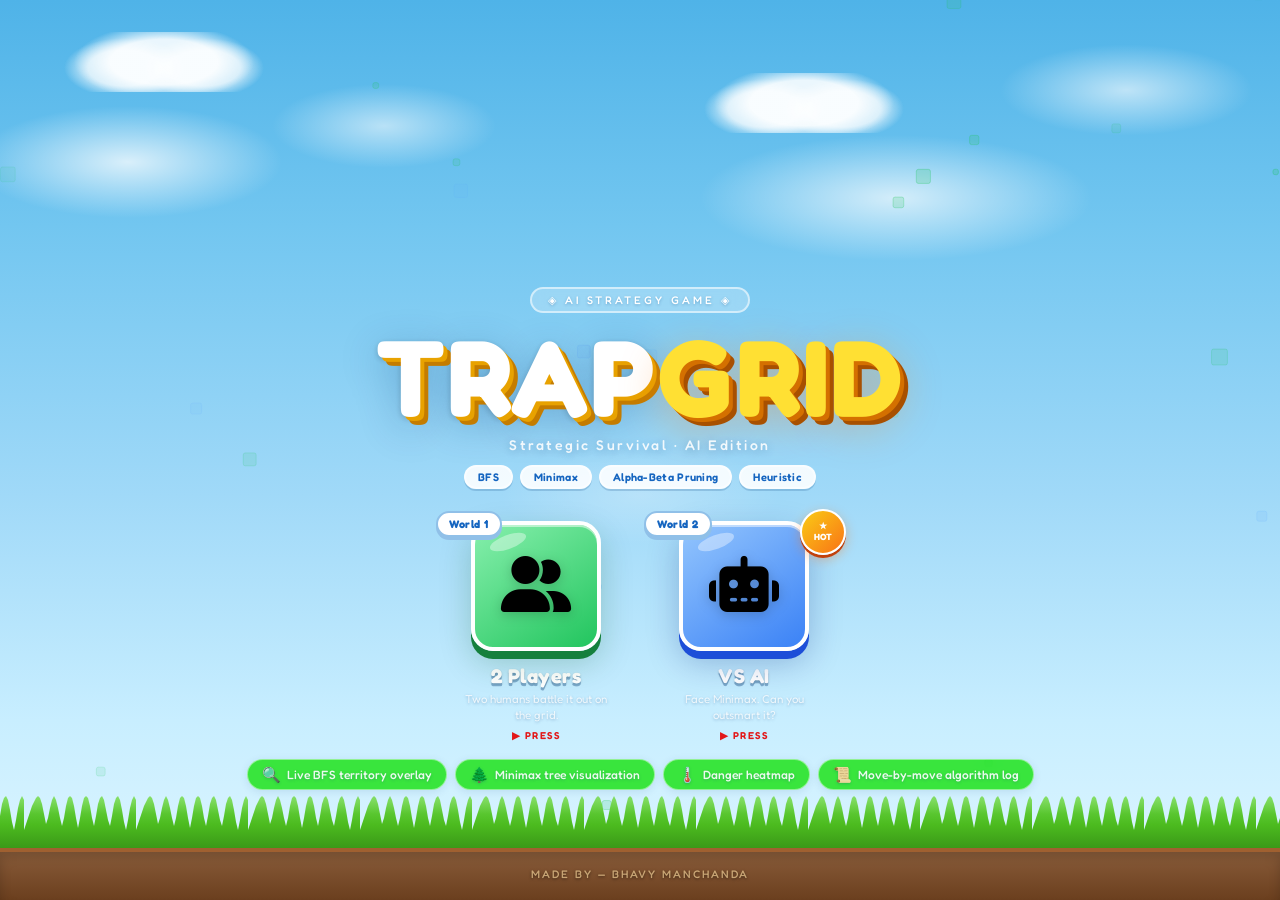
==== index.html @ 153e4432 "Completed" ====
<!DOCTYPE html>
<html lang="en">
<head>
  <meta charset="UTF-8"/>
  <meta name="viewport" content="width=device-width, initial-scale=1.0"/>
  <title>Trap Grid: Strategic Survival — AI Edition</title>

  <link rel="stylesheet" href="css/style.css"/>
  <link rel="stylesheet" href="css/additions.css"/>

  <link rel="preconnect" href="https://fonts.googleapis.com"/>
  <link href="https://fonts.googleapis.com/css2?family=Orbitron:wght@400;700;900&family=JetBrains+Mono:wght@300;400;600&display=swap" rel="stylesheet"/>
  <link href="https://fonts.googleapis.com/css2?family=Fredoka:wght@500;700&display=swap" rel="stylesheet">
  <link href="https://fonts.googleapis.com/css2?family=Bitcount+Grid+Double+Ink:wght@600;700&display=swap" rel="stylesheet">

  <link rel="stylesheet" href="https://cdnjs.cloudflare.com/ajax/libs/font-awesome/6.5.2/css/all.min.css">
</head>

<body>

<div id="transition-overlay" class="transition-overlay">
  <div class="transition-curtain left"></div>
  <div class="transition-curtain right"></div>

  <div class="world-badge">
    <div class="wb-icon"><i class="fa-solid fa-globe"></i></div>
    <div class="wb-label">WORLD</div>
    <div class="wb-sub">MODE</div>
  </div>
</div>


<div id="screen-menu" class="screen active">

  <div class="cloud-layer"></div>
  <canvas id="menu-particles" class="menu-particles"></canvas>
<div class="soil-credit"><span>Made by — Bhavy Manchanda</span></div>
  <div class="menu-container">

    <div class="logo-wrap">
      <div class="logo-badge">◈ AI STRATEGY GAME ◈</div>
      <h1 class="logo-title">TRAP<span class="logo-accent">GRID</span></h1>
      <p class="logo-sub">Strategic Survival · AI Edition</p>

      <div class="logo-algo-tags">
        <span class="atag">BFS</span>
        <span class="atag">Minimax</span>
        <span class="atag">Alpha-Beta Pruning</span>
        <span class="atag">Heuristic</span>
      </div>
    </div>

    <div class="mode-cards">

      <button class="mode-card" id="btn-pvp">
        <div class="mode-card-tile">
          <div class="mode-card-icon"><i class="fa-solid fa-user-group"></i></div>
        </div>
        <div class="mode-pill">World 1</div>
        <div class="mode-label">2 Players</div>
        <div class="mode-desc">Two humans battle it out on the grid.</div>
        <span class="press-prompt">▶ PRESS</span>
      </button>

      <button class="mode-card featured" id="btn-pvai">
        <div class="mode-featured-tag">★ HOT</div>
        <div class="mode-card-tile">
          <div class="mode-card-icon"><i class="fa-solid fa-robot"></i></div>
        </div>
        <div class="mode-pill">World 2</div>
        <div class="mode-label">VS AI</div>
        <div class="mode-desc">Face Minimax. Can you outsmart it?</div>
        <span class="press-prompt">▶ PRESS</span>
      </button>

    </div>


    <div class="menu-features">
      <div class="feat"><span class="feat-icon">🔍</span><span>Live BFS territory overlay</span></div>
      <div class="feat"><span class="feat-icon">🌲</span><span>Minimax tree visualization</span></div>
      <div class="feat"><span class="feat-icon">🌡️</span><span>Danger heatmap</span></div>
      <div class="feat"><span class="feat-icon">📜</span><span>Move-by-move algorithm log</span></div>
    </div>

  </div>
</div>



<div id="screen-game" class="screen">
  <div class="game-root">

<header class="top-bar">

  <div class="top-left">
    <button class="tb-btn" id="btn-back"><i class="fa-solid fa-arrow-left"></i> Menu</button>
    <button class="tb-btn" id="btn-restart"><i class="fa-solid fa-rotate-right"></i> Restart</button>
    <div class="turn-counter" id="turn-counter">Turn 0</div>
  </div>

  <div class="top-title">TRAP<span>GRID</span> <em>AI Edition</em></div>

  <div class="top-right">
    <button class="tb-btn toggle-btn debug-tool" id="btn-heatmap" title="Toggle Danger Heatmap">
      <i class="fa-solid fa-temperature-high"></i> Heatmap
    </button>

    <button class="tb-btn toggle-btn debug-tool" id="btn-bfs-vis" title="Toggle BFS Territory">
      <i class="fa-solid fa-magnifying-glass-chart"></i> BFS Zone
    </button>

    <button class="tb-btn toggle-btn debug-tool active" id="btn-algo-panel" title="Toggle Algorithm Panel">
      <i class="fa-solid fa-chart-line"></i> AI Panel
    </button>
  </div>

</header>



<div id="ai-progress-bar" class="ai-progress-bar" style="display:none">
  <div id="ai-progress-fill" class="ai-progress-fill"></div>
</div>



<div class="game-content">

<aside class="left-panel">

<div class="player-card" id="card-p1">
<div class="pc-header p1-header">

<div class="pc-avatar p1-av">P1</div>

<div class="pc-info">
<div class="pc-name">Player 1</div>
<div class="pc-sub">Green · Starts (0,0)</div>
</div>

<div class="pc-turn-badge p1-badge" id="badge-p1">ACTIVE</div>

</div>


<div class="pc-stats">

<div class="stat-chip">
<span class="sc-label">Moves</span>
<span class="sc-val" id="p1-moves">0</span>
</div>

<div class="stat-chip debug-only">
<span class="sc-label">Territory</span>
<span class="sc-val p1-color" id="p1-territory">-</span>
</div>

<div class="stat-chip debug-only">
<span class="sc-label">Immediate</span>
<span class="sc-val" id="p1-imm">-</span>
</div>

</div>


<div class="mob-row debug-only">

<span class="mob-label">BFS Mobility</span>

<div class="mob-track">
<div class="mob-bar p1-bar" id="p1-mob-bar"></div>
</div>

<span class="mob-pct" id="p1-mob-pct">-</span>

</div>

</div>



<div class="player-card" id="card-p2">

<div class="pc-header p2-header">

<div class="pc-avatar p2-av" id="av-p2">P2</div>

<div class="pc-info">
<div class="pc-name" id="p2-name">Player 2</div>
<div class="pc-sub">Blue · Starts (6,6)</div>
</div>

<div class="pc-turn-badge p2-badge" id="badge-p2">ACTIVE</div>

</div>



<div class="pc-stats">

<div class="stat-chip">
<span class="sc-label">Moves</span>
<span class="sc-val" id="p2-moves">0</span>
</div>

<div class="stat-chip debug-only">
<span class="sc-label">Territory</span>
<span class="sc-val p2-color" id="p2-territory">-</span>
</div>

<div class="stat-chip debug-only">
<span class="sc-label">Immediate</span>
<span class="sc-val" id="p2-imm">-</span>
</div>

</div>


<div class="mob-row debug-only">

<span class="mob-label">BFS Mobility</span>

<div class="mob-track">
<div class="mob-bar p2-bar" id="p2-mob-bar"></div>
</div>

<span class="mob-pct" id="p2-mob-pct">-</span>

</div>

</div>



<div class="score-breakdown debug-only" id="score-breakdown">

<div class="sb-title"><i class="fa-solid fa-scale-balanced"></i> Heuristic Score</div>

<div class="sb-formula">
score = territory(AI) − territory(P1) + dist×0.5
</div>

<div class="sb-rows">

<div class="sb-row">
<span>AI Territory</span>
<span class="p2-color" id="sb-ai-terr">-</span>
</div>

<div class="sb-row">
<span>P1 Territory</span>
<span class="p1-color" id="sb-p1-terr">-</span>
</div>

<div class="sb-row">
<span>Distance Bonus</span>
<span id="sb-dist">-</span>
</div>

<div class="sb-row total">
<span>Final Score</span>
<span id="sb-score">-</span>
</div>

</div>

</div>



<div class="move-history">

<div class="mh-title">
<i class="fa-solid fa-clock-rotate-left"></i>
Move History
</div>

<div class="mh-list" id="move-history-list">
<div class="mh-empty">No moves yet</div>
</div>

</div>

</aside>



<main class="center-area">

<div class="board-container">

<div class="coord-row" id="coord-cols"></div>

<div class="board-with-rows">

<div class="coord-col" id="coord-rows"></div>

<div class="board-wrap">

<div id="board" class="board"></div>

<canvas id="overlay-canvas" class="overlay-canvas"></canvas>

<div id="ai-thinking" class="ai-thinking-overlay">

<div class="ai-think-inner">

<div class="ai-spinner-ring"></div>

<div class="ai-think-text">
<div class="ai-think-title">AI Computing</div>
<div class="ai-think-sub" id="ai-think-detail">Running Minimax depth-3…</div>
</div>

</div>

</div>

</div>

</div>



<div class="status-bar">

<div class="status-dot" id="status-dot"></div>

<div class="status-msg" id="status-msg">
Select a highlighted cell to move
</div>

</div>

</div>

</main>



<aside class="right-panel hidden-panel" id="algo-panel">

<div class="algo-section">

<div class="as-title">
<i class="fa-solid fa-tree"></i>
Minimax Search Tree
<span class="as-badge">depth 3</span>
</div>

<div class="as-desc">
Each node shows the evaluated score. AI picks the branch maximizing its score.
</div>

<div class="minimax-tree" id="minimax-tree">
<div class="tree-placeholder">Tree appears after AI move</div>
</div>

</div>



<div class="algo-section">

<div class="as-title">
<i class="fa-solid fa-scissors"></i>
Alpha-Beta Pruning
</div>

<div class="as-desc">
Branches pruned when α ≥ β — no need to explore further.
</div>

<div class="ab-stats">

<div class="ab-stat">
<span>Nodes Visited</span>
<span class="ab-val" id="ab-nodes">-</span>
</div>

<div class="ab-stat">
<span>Pruned</span>
<span class="ab-val pruned-color" id="ab-pruned">-</span>
</div>

<div class="ab-stat">
<span>Efficiency</span>
<span class="ab-val good-color" id="ab-eff">-</span>
</div>

</div>

<div class="ab-log" id="ab-log">
<div class="log-empty">Pruning log appears after AI move</div>
</div>

</div>



<div class="algo-section">

<div class="as-title">
<i class="fa-solid fa-magnifying-glass"></i>
BFS Analysis
</div>

<div class="as-desc">
Breadth-First Search counts reachable cells — the player's "breathing room".
</div>

<div class="bfs-visual" id="bfs-visual">

<div class="bfs-queue-label">BFS Queue (last expansion)</div>

<div class="bfs-queue" id="bfs-queue-display"></div>

<div class="bfs-steps" id="bfs-steps"></div>

</div>

</div>



<div class="algo-section flex-grow">

<div class="as-title">
<i class="fa-solid fa-satellite-dish"></i>
Algorithm Feed
</div>

<div class="algo-log" id="algo-log">
<div class="log-entry intro">
System ready. Make a move to begin analysis.
</div>
</div>

</div>

</aside>

</div>
</div>
</div>



<div id="win-popup" class="popup-overlay hidden">

<div class="popup-box">

<div class="popup-confetti" id="popup-confetti"></div>

<div class="popup-trophy" id="popup-trophy">
<i class="fa-solid fa-trophy"></i>
</div>

<div class="popup-winner" id="popup-winner">
Player 1 Wins!
</div>

<div class="popup-reason" id="popup-reason">
Opponent has no valid moves.
</div>



<div class="popup-stats-grid">

<div class="psg-item">
<div class="psg-label">P1 Moves</div>
<div class="psg-val" id="ps-p1m">-</div>
</div>

<div class="psg-item">
<div class="psg-label" id="ps-p2-label">P2 Moves</div>
<div class="psg-val" id="ps-p2m">-</div>
</div>

<div class="psg-item">
<div class="psg-label">Cells Blocked</div>
<div class="psg-val" id="ps-blocked">-</div>
</div>

<div class="psg-item">
<div class="psg-label">Total Turns</div>
<div class="psg-val" id="ps-turns">-</div>
</div>

</div>



<div class="popup-actions">

<button class="pop-btn primary" id="popup-restart">
<i class="fa-solid fa-play"></i> Play Again
</button>

<button class="pop-btn secondary" id="popup-menu">
<i class="fa-solid fa-house"></i> Main Menu
</button>

</div>

</div>

</div>



<script src="js/bfs.js"></script>
<script src="js/minimax.js"></script>
<script src="js/game.js"></script>
<script src="js/visualizer.js"></script>
<script src="js/ui.js"></script>
<script src="js/transition.js"></script>
<script src="js/main.js"></script>

</body>
</html>
---- css/style.css ----
@import url('https://fonts.googleapis.com/css2?family=Fredoka:wght@400;500;600;700&family=JetBrains+Mono:wght@300;400;600&display=swap');

:root {
  --sky-top:        #5bb8f5;
  --sky-mid:        #87ceeb;
  --sky-low:        #b8e4f7;
  --sky-ground:     #e0f4fd;

  --surf:           #ffffff;
  --surf2:          #f0f8ff;
  --surf3:          #dbeeff;
  --surf4:          #c8e6fa;

  --border:         #b8d9f0;
  --border2:        #90c0e8;
  --border3:        #6aaad8;

  --p1:             #2ecc40;
  --p1-dark:        #1a8a28;
  --p1-dim:         #d4f5d8;
  --p1-glow:        rgba(46,204,64,0.35);
  --p1-faint:       rgba(46,204,64,0.08);

  --p2:             #2196f3;
  --p2-dark:        #1565c0;
  --p2-dim:         #d0e8ff;
  --p2-glow:        rgba(33,150,243,0.35);
  --p2-faint:       rgba(33,150,243,0.08);

  --blocked:        #d8c8b0;
  --blocked-b:      #b8a890;

  --hl:             rgba(255,215,0,0.22);
  --hl-border:      #f4c400;

  --heat-lo:        rgba(46,204,64,0.12);
  --heat-hi:        rgba(255,80,50,0.55);

  --text:           #1a2e45;
  --text-dim:       #4a6a8a;
  --text-muted:     #8ab0cc;
  --text-light:     #ffffff;

  --accent:         #f4c400;
  --accent-dark:    #d4a800;
  --danger:         #ff4444;
  --success:        #2ecc40;
  --purple:         #9b59b6;
  --cyan:           #00bcd4;
  --orange:         #ff7c2a;
  --pink:           #ff6b9d;

  --radius:         10px;
  --radius-lg:      16px;
  --radius-xl:      22px;
  --radius-pill:    999px;

  --font-d:         'Fredoka', sans-serif;
  --font-m:         'JetBrains Mono', monospace;

  --panel-w:        268px;

  --shadow-card:    0 4px 0 #90c0e8, 0 8px 24px rgba(0,60,120,0.12);
  --shadow-board:   0 8px 0 #5a9fd4, 0 16px 48px rgba(0,60,120,0.18);
  --shadow-btn:     0 4px 0 var(--accent-dark);
  --shadow-popup:   0 24px 64px rgba(0,40,100,0.22);
}

*, *::before, *::after { box-sizing: border-box; margin: 0; padding: 0; }

html, body {
  width: 100%;
  height: 100%;
  overflow: hidden;
  font-family: var(--font-m);
  -webkit-font-smoothing: antialiased;
  color: var(--text);
}

body {
  background:
    radial-gradient(ellipse 220px 80px  at 10% 18%, rgba(255,255,255,0.75) 0%, transparent 70%),
    radial-gradient(ellipse 160px 60px  at 30% 14%, rgba(255,255,255,0.55) 0%, transparent 70%),
    radial-gradient(ellipse 280px 90px  at 70% 22%, rgba(255,255,255,0.70) 0%, transparent 70%),
    radial-gradient(ellipse 180px 65px  at 88% 10%, rgba(255,255,255,0.60) 0%, transparent 70%),
    radial-gradient(ellipse 200px 70px  at 50% 55%, rgba(255,255,255,0.25) 0%, transparent 70%),
    linear-gradient(180deg, #4fb3e8 0%, #72c6f0 25%, #a0d9f8 55%, #c8eeff 80%, #dff6ff 100%);
}

.screen { position: fixed; inset: 0; display: none; }
.screen.active { display: flex; }

#transition-overlay {
  position: fixed;
  inset: 0;
  z-index: 9999;
  pointer-events: none;
  display: none;
}

#transition-overlay .curtain-left,
#transition-overlay .curtain-right {
  position: absolute;
  top: 0;
  width: 55%;
  height: 100%;
  background: #0a0a0a;
}
#transition-overlay .curtain-left  { left: 0;   transform: translateX(-101%); }
#transition-overlay .curtain-right { right: 0;  transform: translateX(101%);  }

#transition-overlay .world-badge {
  position: absolute;
  inset: 0;
  display: flex;
  flex-direction: column;
  align-items: center;
  justify-content: center;
  gap: 12px;
  opacity: 0;
  z-index: 2;
}
#transition-overlay .world-badge .wb-icon {
  font-size: 72px;
  filter: drop-shadow(0 0 30px rgba(255,220,50,0.7));
}
#transition-overlay .world-badge .wb-label {
  font-family: var(--font-d);
  font-size: clamp(22px, 4vw, 36px);
  font-weight: 700;
  color: #fff;
  letter-spacing: 3px;
  text-shadow: 0 3px 0 #a05000, 0 6px 20px rgba(0,0,0,0.5);
}
#transition-overlay .world-badge .wb-sub {
  font-family: var(--font-d);
  font-size: 14px;
  color: rgba(255,255,255,0.7);
  letter-spacing: 2px;
}

#transition-overlay .world-badge::before {
  content: '';
  position: absolute;
  width: 180px;
  height: 180px;
  border-radius: 50%;
  border: 3px solid rgba(255,220,50,0.4);
  box-shadow: 0 0 40px rgba(255,220,50,0.3), inset 0 0 40px rgba(255,220,50,0.1);
  animation: none;
}

#transition-overlay.playing { display: block; pointer-events: all; }

@keyframes curtainIn {
  from { transform: translateX(-101%); }
  to   { transform: translateX(0); }
}
@keyframes curtainInRight {
  from { transform: translateX(101%); }
  to   { transform: translateX(0); }
}
@keyframes curtainOut {
  from { transform: translateX(0); }
  to   { transform: translateX(-101%); }
}
@keyframes curtainOutRight {
  from { transform: translateX(0); }
  to   { transform: translateX(101%); }
}
@keyframes badgePop {
  0%   { opacity: 0; transform: scale(0.4) rotate(-5deg); }
  60%  { opacity: 1; transform: scale(1.08) rotate(1deg); }
  100% { opacity: 1; transform: scale(1) rotate(0deg); }
}
@keyframes badgeFade {
  from { opacity: 1; }
  to   { opacity: 0; }
}
@keyframes ringPulse {
  0%,100% { transform: scale(1);    opacity: 0.5; }
  50%      { transform: scale(1.15); opacity: 0.9; }
}

#transition-overlay.playing .curtain-left {
  animation: curtainIn 0.38s cubic-bezier(.77,0,.18,1) forwards;
}
#transition-overlay.playing .curtain-right {
  animation: curtainInRight 0.38s cubic-bezier(.77,0,.18,1) forwards;
}
#transition-overlay.playing.show-badge .world-badge {
  animation: badgePop 0.45s cubic-bezier(.34,1.56,.64,1) 0.35s forwards;
}
#transition-overlay.playing.show-badge .world-badge::before {
  animation: ringPulse 1.1s ease-in-out 0.8s infinite;
}
#transition-overlay.playing.exit .curtain-left {
  animation: curtainOut 0.4s cubic-bezier(.77,0,.18,1) forwards;
}
#transition-overlay.playing.exit .curtain-right {
  animation: curtainOutRight 0.4s cubic-bezier(.77,0,.18,1) forwards;
}
#transition-overlay.playing.exit .world-badge {
  animation: badgeFade 0.2s ease forwards;
}

#screen-menu {
  flex-direction: column;
  align-items: center;
  justify-content: flex-end;
  overflow: hidden;
  padding-bottom: 0;
}

.menu-particles {
  position: absolute;
  inset: 0;
  pointer-events: none;
  z-index: 0;
}

#screen-menu .cloud-layer {
  position: absolute;
  top: 0; left: 0; right: 0;
  height: 45%;
  pointer-events: none;
  z-index: 0;
  overflow: hidden;
}
.cloud-layer::before,
.cloud-layer::after {
  content: '';
  position: absolute;
  top: 12%;
  height: 60px;
  background:
    radial-gradient(ellipse 90px 38px at 50% 50%, rgba(255,255,255,0.88) 60%, transparent 100%),
    radial-gradient(ellipse 60px 30px at 30% 60%, rgba(255,255,255,0.7) 60%, transparent 100%),
    radial-gradient(ellipse 60px 30px at 70% 60%, rgba(255,255,255,0.7) 60%, transparent 100%);
  width: 200px;
  animation: cloudDrift 22s linear infinite;
}
.cloud-layer::before { left: 5%;  animation-duration: 28s; top: 8%; }
.cloud-layer::after  { left: 55%; animation-duration: 20s; top: 18%; animation-delay: -10s; }

@keyframes cloudDrift {
  from { transform: translateX(0); }
  to   { transform: translateX(120vw); }
}


#screen-menu::after {
  content: '';
  position: absolute;
  bottom: 0; left: 0; right: 0;
  height: 52px;
  background: linear-gradient(180deg, #8B5E3C 0%, #6b3f1e 100%);
  box-shadow: inset 0 4px 0 #a06030, inset 0 8px 12px rgba(0,0,0,0.18);
  pointer-events: none;
  z-index: 1;
}

#screen-menu::before {
  content: '';
  position: absolute;
  bottom: 52px; left: 0; right: 0;
  height: 52px;
  pointer-events: none;
  z-index: 2;
  background:
    linear-gradient(180deg, rgba(255,255,255,0.18) 0%, transparent 35%),
    linear-gradient(180deg, #6ed94a 0%, #4cbb1f 55%, #3a9918 100%);
  -webkit-mask-image: url("data:image/svg+xml,%3Csvg xmlns='http://www.w3.org/2000/svg' width='112' height='52' viewBox='0 0 112 52' preserveAspectRatio='none'%3E%3Cpolygon points='0,52 0,34 4,22 8,10 12,2 14,0 16,2 18,8 20,18 22,28 24,22 26,12 28,4 30,0 32,4 34,12 36,22 38,30 40,22 42,10 44,2 46,0 48,2 50,10 52,22 54,32 56,22 58,10 60,2 62,0 64,2 66,10 68,22 70,30 72,20 74,8 76,2 78,0 80,4 82,14 84,24 86,30 88,20 90,8 92,2 94,0 96,4 98,14 100,26 102,34 104,24 106,12 108,4 110,0 112,4 112,52' fill='white'/%3E%3C/svg%3E");
          mask-image: url("data:image/svg+xml,%3Csvg xmlns='http://www.w3.org/2000/svg' width='112' height='52' viewBox='0 0 112 52' preserveAspectRatio='none'%3E%3Cpolygon points='0,52 0,34 4,22 8,10 12,2 14,0 16,2 18,8 20,18 22,28 24,22 26,12 28,4 30,0 32,4 34,12 36,22 38,30 40,22 42,10 44,2 46,0 48,2 50,10 52,22 54,32 56,22 58,10 60,2 62,0 64,2 66,10 68,22 70,30 72,20 74,8 76,2 78,0 80,4 82,14 84,24 86,30 88,20 90,8 92,2 94,0 96,4 98,14 100,26 102,34 104,24 106,12 108,4 110,0 112,4 112,52' fill='white'/%3E%3C/svg%3E");
  -webkit-mask-size: 112px 52px;
          mask-size: 112px 52px;
  -webkit-mask-repeat: repeat-x;
          mask-repeat: repeat-x;
  -webkit-mask-position: bottom;
          mask-position: bottom;
}

.soil-credit {
  position: absolute;
  bottom: 0;
  left: 0;
  right: 0;
  height: 52px;
  display: flex;
  align-items: center;
  justify-content: center;
  z-index: 3;
  pointer-events: none;
}

.soil-credit span {
  font-family: var(--font-d);
  font-size: 11px;
  font-weight: 500;
  letter-spacing: 2px;
  color: rgba(255, 220, 160, 0.65);
  text-shadow: 0 1px 3px rgba(0, 0, 0, 0.5);
  text-transform: uppercase;
  user-select: none;
}


.menu-container {
  position: relative;
  z-index: 3;
  display: flex;
  flex-direction: column;
  align-items: center;
  width: 100%;
  max-width: 860px;
  padding: 0 20px;
  margin-bottom: 110px;
  gap: 0;
}

.logo-wrap {
  text-align: center;
  margin-bottom: 10px;
  animation: logoFloat 3.5s ease-in-out infinite;
}
@keyframes logoFloat {
  0%,100% { transform: translateY(0); }
  50%      { transform: translateY(-7px); }
}

.logo-badge {
  display: inline-block;
  font-family: var(--font-d);
  font-size: 11px;
  font-weight: 500;
  letter-spacing: 3px;
  color: var(--text-light);
  background: rgba(255,255,255,0.22);
  backdrop-filter: blur(8px);
  border: 2px solid rgba(255,255,255,0.55);
  padding: 4px 16px;
  border-radius: var(--radius-pill);
  margin-bottom: 12px;
  text-shadow: 0 1px 3px rgba(0,60,120,0.3);
}

.logo-title {
  font-family: var(--font-d);
  font-size: clamp(62px, 11vw, 108px);
  font-weight: 700;
  line-height: 0.95;
  color: #fff;
  text-shadow:
    4px 4px 0px #e8a200,
    8px 8px 0px #c47c00,
    0 10px 40px rgba(0,60,120,0.3),
    0 2px 6px rgba(0,0,0,0.2);
  letter-spacing: 2px;
}

.logo-accent {
  color: #ffe033;
  text-shadow:
    4px 4px 0px #d47000,
    8px 8px 0px #a85000,
    0 10px 40px rgba(255,120,0,0.35);
}

.logo-sub {
  font-family: var(--font-d);
  font-size: 14px;
  font-weight: 500;
  letter-spacing: 2.5px;
  color: rgba(255,255,255,0.88);
  margin-top: 8px;
  text-shadow: 0 2px 8px rgba(0,60,120,0.3);
}

.logo-algo-tags {
  display: flex;
  gap: 7px;
  flex-wrap: wrap;
  justify-content: center;
  margin-top: 12px;
}

.atag {
  font-family: var(--font-d);
  font-size: 11px;
  font-weight: 600;
  letter-spacing: 0.3px;
  padding: 3px 12px;
  border-radius: var(--radius-pill);
  background: rgba(255,255,255,0.88);
  border: 2px solid rgba(255,255,255,0.5);
  color: #1565c0;
  box-shadow: 0 2px 0 rgba(0,60,120,0.18);
  transition: transform .15s, box-shadow .15s;
}
.atag:hover {
  transform: translateY(-2px);
  box-shadow: 0 4px 0 rgba(0,60,120,0.18);
}

.mode-cards {
  display: flex;
  gap: 28px;
  flex-wrap: wrap;
  justify-content: center;
  margin-top: 22px;
  margin-bottom: 18px;
}

.mode-card {
  position: relative;
  width: 180px;
  cursor: pointer;
  display: flex;
  flex-direction: column;
  align-items: center;
  gap: 0;
  border: none;
  background: transparent;
  padding: 0;
  transition: transform .18s cubic-bezier(.34,1.56,.64,1);
  text-align: center;
}

.mode-card::before,
.mode-card::after { display: none; }

.mode-card:hover  { transform: translateY(-10px) scale(1.04); }
.mode-card:active { transform: translateY(-3px) scale(0.98); }

.mode-card-tile {
  width: 130px;
  height: 130px;
  border-radius: 22px;
  display: flex;
  align-items: center;
  justify-content: center;
  position: relative;
  overflow: hidden;
  background: linear-gradient(145deg, #fde68a, #fbbf24);
  border: 4px solid #fff;
  box-shadow:
    0 8px 0 #d97706,
    0 12px 32px rgba(0,60,120,0.22),
    inset 0 2px 0 rgba(255,255,255,0.5);
  transition: box-shadow .18s, transform .1s;
}

.mode-card:hover  .mode-card-tile { box-shadow: 0 12px 0 #d97706, 0 18px 40px rgba(0,60,120,0.28), inset 0 2px 0 rgba(255,255,255,0.5); }
.mode-card:active .mode-card-tile { box-shadow: 0 4px 0  #d97706, 0 6px 16px  rgba(0,60,120,0.2),  inset 0 2px 0 rgba(255,255,255,0.5); transform: translateY(4px); }

#btn-pvp .mode-card-tile {
  background: linear-gradient(145deg, #86efac, #22c55e);
  box-shadow: 0 8px 0 #15803d, 0 12px 32px rgba(0,80,20,0.22), inset 0 2px 0 rgba(255,255,255,0.5);
}
#btn-pvp:hover  .mode-card-tile { box-shadow: 0 12px 0 #15803d, 0 18px 40px rgba(0,80,20,0.28), inset 0 2px 0 rgba(255,255,255,0.5); }
#btn-pvp:active .mode-card-tile { box-shadow: 0 4px 0  #15803d, 0 6px 16px  rgba(0,80,20,0.2),  inset 0 2px 0 rgba(255,255,255,0.5); transform: translateY(4px); }

#btn-pvai .mode-card-tile {
  background: linear-gradient(145deg, #93c5fd, #3b82f6);
  box-shadow: 0 8px 0 #1d4ed8, 0 12px 32px rgba(0,30,120,0.25), inset 0 2px 0 rgba(255,255,255,0.5);
}
#btn-pvai:hover  .mode-card-tile { box-shadow: 0 12px 0 #1d4ed8, 0 18px 40px rgba(0,30,120,0.3), inset 0 2px 0 rgba(255,255,255,0.5); }
#btn-pvai:active .mode-card-tile { box-shadow: 0 4px 0  #1d4ed8, 0 6px 16px rgba(0,30,120,0.2),  inset 0 2px 0 rgba(255,255,255,0.5); transform: translateY(4px); }

.mode-card-tile::after {
  content: '';
  position: absolute;
  top: 10px; left: 14px;
  width: 38px; height: 14px;
  background: rgba(255,255,255,0.38);
  border-radius: 50%;
  transform: rotate(-20deg);
  pointer-events: none;
}

.mode-card-icon {
  font-size: 56px;
  filter: drop-shadow(0 3px 6px rgba(0,0,0,0.18));
  position: relative;
  z-index: 1;
}

.mode-pill {
  position: absolute;
  top: -10px; left: -10px;
  font-family: var(--font-d);
  font-size: 13px;
  font-weight: 700;
  letter-spacing: 0.5px;
  padding: 4px 11px;
  border-radius: var(--radius-pill);
  background: #fff;
  border: 2.5px solid var(--border2);
  color: #1565c0;
  box-shadow: 0 3px 0 var(--border2);
  z-index: 2;
  font-size: 11px;
}

.mode-featured-tag {
  position: absolute;
  top: -12px; right: -12px;
  font-family: var(--font-d);
  font-size: 9px;
  font-weight: 700;
  letter-spacing: 0.5px;
  padding: 5px 9px;
  background: linear-gradient(135deg, #facc15, #f97316);
  color: #fff;
  border-radius: 50%;
  width: 46px; height: 46px;
  display: flex; align-items: center; justify-content: center;
  text-align: center;
  line-height: 1.2;
  box-shadow: 0 3px 0 #c2410c, 0 4px 12px rgba(249,115,22,0.4);
  border: 2.5px solid #fff;
  animation: starSpin 6s linear infinite;
  z-index: 2;
}
@keyframes starSpin {
  0%,100% { transform: rotate(-8deg) scale(1); }
  50%      { transform: rotate(8deg)  scale(1.08); }
}

.mode-label {
  font-family: var(--font-d);
  font-size: 20px;
  font-weight: 700;
  color: #fff;
  text-shadow: 0 3px 0 rgba(0,60,120,0.35), 0 1px 3px rgba(0,0,0,0.2);
  margin-top: 14px;
  line-height: 1.1;
  letter-spacing: 0.5px;
}

.mode-desc {
  font-family: var(--font-d);
  font-size: 11.5px;
  color: rgba(255,255,255,0.78);
  line-height: 1.4;
  margin-top: 4px;
  text-shadow: 0 1px 3px rgba(0,60,120,0.3);
  max-width: 160px;
}

.mode-card .press-prompt {
  font-family: var(--font-d);
  font-size: 10px;
  font-weight: 600;
  color: rgba(229, 2, 2, 0.911);
  letter-spacing: 1.5px;
  margin-top: 6px;
  animation: pressPrompt 1.4s ease-in-out infinite;
}
@keyframes pressPrompt {
  0%,100% { opacity: 0.5; }
  50%      { opacity: 1; }
}

.menu-features {
  display: flex;
  flex-wrap: wrap;
  gap: 8px;
  justify-content: center;
}

.feat {
  display: flex;
  align-items: center;
  gap: 6px;
  font-family: var(--font-d);
  font-size: 12px;
  font-weight: 500;
  color: rgba(255,255,255,0.9);
  background: rgba(17, 226, 9, 0.79);
  backdrop-filter: blur(8px);
  border: 1.5px solid rgba(255,255,255,0.45);
  padding: 5px 14px;
  border-radius: var(--radius-pill);
  box-shadow: 0 2px 8px rgba(0,60,120,0.1);
  text-shadow: 0 1px 3px rgba(0,60,120,0.25);
  transition: transform .15s, background .15s;
}
.feat:hover {
  background: rgba(255,255,255,0.32);
  transform: translateY(-2px);
}
.feat-icon { font-size: 15px; }

#screen-game { flex-direction: column; }

.game-root {
  display: flex;
  flex-direction: column;
  height: 100vh;
  overflow: hidden;
}

.top-bar {
  display: flex;
  align-items: center;
  justify-content: space-between;
  padding: 8px 16px;
  background: rgba(255,255,255,0.82);
  backdrop-filter: blur(12px);
  border-bottom: 3px solid var(--border);
  flex-shrink: 0;
  box-shadow: 0 3px 16px rgba(0,60,120,0.1);
  z-index: 10;
}

.top-left,
.top-right { display: flex; gap: 7px; align-items: center; }

.tb-btn {
  font-family: var(--font-d);
  font-size: 12px;
  font-weight: 600;
  letter-spacing: 0.3px;
  padding: 6px 14px;
  border-radius: var(--radius-pill);
  background: var(--surf2);
  border: 2px solid var(--border2);
  color: var(--text-dim);
  cursor: pointer;
  transition: all .15s;
  box-shadow: 0 3px 0 var(--border2);
}
.tb-btn:hover  { border-color: var(--border3); color: var(--text); transform: translateY(-1px); box-shadow: 0 4px 0 var(--border2); }
.tb-btn:active { transform: translateY(1px); box-shadow: 0 1px 0 var(--border2); }
.tb-btn.active { background: linear-gradient(135deg, #fff3cd, #fffde7); border-color: var(--accent); color: #a05000; box-shadow: 0 3px 0 var(--accent-dark); }

.top-title {
  font-family: var(--font-d);
  font-size: 20px;
  font-weight: 700;
  color: var(--text);
  letter-spacing: 1.5px;
  text-shadow: 0 2px 4px rgba(0,60,120,0.1);
}
.top-title span { color: #1565c0; }
.top-title em {
  font-family: var(--font-m);
  font-weight: 300;
  font-style: normal;
  font-size: 11px;
  color: var(--text-muted);
  letter-spacing: 1px;
  margin-left: 6px;
}

.game-content { display: flex; flex: 1; overflow: hidden; }

.left-panel {
  width: var(--panel-w);
  flex-shrink: 0;
  background: rgba(255,255,255,0.78);
  backdrop-filter: blur(12px);
  border-right: 3px solid var(--border);
  display: flex;
  flex-direction: column;
  overflow-y: auto;
  box-shadow: 3px 0 20px rgba(0,60,120,0.07);
}

.player-card {
  padding: 14px;
  border-bottom: 2px solid var(--border);
  transition: background .2s;
  background: transparent;
}
.player-card.active-card {
  background: linear-gradient(135deg, rgba(255,255,255,0.95), rgba(240,248,255,0.9));
  box-shadow: inset 0 0 0 2px rgba(33,150,243,0.15);
}

.pc-header { display: flex; align-items: center; gap: 10px; margin-bottom: 10px; }

.pc-avatar {
  width: 38px; height: 38px;
  border-radius: 50%;
  display: flex; align-items: center; justify-content: center;
  font-family: var(--font-d); font-size: 12px; font-weight: 700;
  flex-shrink: 0;
  box-shadow: 0 3px 8px rgba(0,0,0,0.15);
}
.p1-av { background: linear-gradient(135deg, #4ade80, #16a34a); color: #fff; border: 2.5px solid #fff; }
.p2-av { background: linear-gradient(135deg, #60a5fa, #1d4ed8); color: #fff; border: 2.5px solid #fff; }

.pc-info { flex: 1; }
.pc-name { font-family: var(--font-d); font-size: 13px; font-weight: 700; color: var(--text); }
.pc-sub  { font-size: 10px; color: var(--text-muted); margin-top: 2px; }

.pc-turn-badge {
  font-family: var(--font-d); font-size: 8px; font-weight: 600;
  letter-spacing: 1.5px; padding: 3px 9px; border-radius: var(--radius-pill);
  opacity: 0; transition: opacity .3s;
}
.p1-badge { background: #d4f5d8; color: #166534; border: 1.5px solid #86efac; }
.p2-badge { background: #d0e8ff; color: #1e40af; border: 1.5px solid #93c5fd; }
.pc-turn-badge.visible { opacity: 1; }

.pc-stats { display: flex; gap: 6px; margin-bottom: 9px; }
.stat-chip {
  flex: 1; background: var(--surf2); border: 2px solid var(--border);
  border-radius: var(--radius); padding: 6px; text-align: center;
  box-shadow: 0 2px 0 var(--border);
}
.sc-label { display: block; font-size: 8px; color: var(--text-muted); font-family: var(--font-d); margin-bottom: 3px; letter-spacing: 0.5px; }
.sc-val   { font-family: var(--font-d); font-size: 15px; font-weight: 700; color: var(--text); }

.mob-row { display: flex; align-items: center; gap: 7px; }
.mob-label { font-size: 8.5px; color: var(--text-muted); white-space: nowrap; font-family: var(--font-d); }
.mob-track { flex: 1; height: 7px; background: var(--surf3); border-radius: var(--radius-pill); overflow: hidden; border: 1.5px solid var(--border); }
.mob-bar   { height: 100%; border-radius: var(--radius-pill); transition: width .55s cubic-bezier(.34,1.56,.64,1); width: 0%; }
.p1-bar { background: linear-gradient(90deg, #86efac, #22c55e); box-shadow: 0 0 6px rgba(34,197,94,0.4); }
.p2-bar { background: linear-gradient(90deg, #93c5fd, #3b82f6); box-shadow: 0 0 6px rgba(59,130,246,0.4); }
.mob-pct { font-size: 9px; color: var(--text-dim); min-width: 24px; text-align: right; font-family: var(--font-d); }

.score-breakdown { padding: 14px; border-bottom: 2px solid var(--border); background: rgba(255,255,255,0.5); }
.sb-title  { font-family: var(--font-d); font-size: 11px; font-weight: 700; letter-spacing: 0.5px; color: var(--text); margin-bottom: 6px; }
.sb-formula { font-size: 9px; color: #0e7490; background: #ecfeff; border: 1.5px solid #a5f3fc; border-radius: var(--radius); padding: 6px 9px; margin-bottom: 9px; line-height: 1.5; font-family: var(--font-m); }
.sb-rows { display: flex; flex-direction: column; gap: 4px; }
.sb-row {
  display: flex; justify-content: space-between;
  font-size: 10.5px; color: var(--text-dim); padding: 4px 8px;
  background: var(--surf2); border-radius: var(--radius); border: 1.5px solid var(--border);
}
.sb-row.total { background: linear-gradient(135deg, #fffde7, #fff9c4); border: 2px solid var(--accent); box-shadow: 0 2px 0 var(--accent-dark); }
.sb-row.total span:first-child { color: var(--text); font-weight: 700; }
.sb-row span:last-child { font-weight: 700; color: var(--text); }
.p1-color { color: var(--p1-dark) !important; }
.p2-color { color: var(--p2-dark) !important; }

.move-history { flex: 1; padding: 12px; display: flex; flex-direction: column; gap: 8px; min-height: 0; }
.mh-title { font-family: var(--font-d); font-size: 11px; font-weight: 700; letter-spacing: 0.5px; color: var(--text); flex-shrink: 0; }
.mh-list  { flex: 1; overflow-y: auto; display: flex; flex-direction: column; gap: 3px; }
.mh-empty { font-size: 10px; color: var(--text-muted); text-align: center; padding: 16px 0; font-family: var(--font-d); }

.mh-item {
  display: flex; align-items: center; gap: 7px;
  background: var(--surf2); border: 1.5px solid var(--border);
  border-radius: var(--radius); padding: 5px 9px;
  animation: slideIn .22s ease; transition: transform .1s;
}
.mh-item:hover { transform: translateX(2px); }
@keyframes slideIn {
  from { opacity: 0; transform: translateX(-8px); }
  to   { opacity: 1; transform: none; }
}
.mh-num   { font-size: 8.5px; color: var(--text-muted); min-width: 18px; font-family: var(--font-m); }
.mh-dot   { width: 8px; height: 8px; border-radius: 50%; flex-shrink: 0; box-shadow: 0 1px 4px rgba(0,0,0,0.2); }
.mh-dot.p1 { background: var(--p1); }
.mh-dot.p2 { background: var(--p2); }
.mh-text  { font-size: 10px; color: var(--text-dim); flex: 1; }
.mh-score { font-size: 9px; color: var(--text-muted); }

.center-area {
  flex: 1; display: flex; align-items: center; justify-content: center;
  padding: 14px; min-width: 0;
}
.board-container { display: flex; flex-direction: column; align-items: center; gap: 8px; }

.coord-row { display: flex; padding-left: 26px; }
.coord-label {
  font-family: var(--font-d);
  font-size: 13px;
  font-weight: 700;
  color: #ffffff;
  display: flex;
  align-items: center;
  justify-content: center;
  min-width: 18px;
  min-height: 18px;
  letter-spacing: 0.3px;
  text-shadow:
    0 1px 0 rgba(0,40,100,0.6),
    0 2px 5px rgba(0,40,100,0.45),
    1px 0 0 rgba(0,40,100,0.3),
    -1px 0 0 rgba(0,40,100,0.3);
}
.board-with-rows { display: flex; gap: 4px; }
.coord-col { display: flex; flex-direction: column; min-width: 20px; }

.board-wrap { position: relative; }
.board {
  display: grid;
  grid-template-columns: repeat(7, 1fr);
  grid-template-rows: repeat(7, 1fr);
  gap: 4px; padding: 10px;
  background: rgba(255,255,255,0.88);
  border: 3px solid rgba(255,255,255,0.9);
  border-radius: var(--radius-xl);
  box-shadow: var(--shadow-board);
  width: min(54vmin, 448px); height: min(54vmin, 448px);
  backdrop-filter: blur(8px);
}

.overlay-canvas { position: absolute; top: 10px; left: 10px; pointer-events: none; border-radius: var(--radius); }

.cell {
  border-radius: var(--radius); position: relative;
  background: linear-gradient(135deg, #f0f8ff, #e0efff);
  border: 2px solid var(--border);
  display: flex; align-items: center; justify-content: center;
  cursor: default; overflow: hidden;
  transition: background .15s, border-color .15s, transform .12s, box-shadow .15s;
  box-shadow: 0 2px 0 var(--border2);
}
.cell.empty { background: linear-gradient(135deg, #f4f8fc, #eaf4ff); }
.cell.highlight {
  background: linear-gradient(135deg, #fffde7, #fff9c4);
  border-color: var(--hl-border); border-width: 2.5px; cursor: pointer;
  animation: hlPulse 1.4s ease-in-out infinite;
  box-shadow: 0 3px 0 var(--accent-dark), 0 4px 12px rgba(244,196,0,0.25);
}
.cell.highlight:hover {
  background: linear-gradient(135deg, #fef08a, #fde047);
  transform: scale(1.08) translateY(-2px);
  box-shadow: 0 5px 0 var(--accent-dark), 0 8px 20px rgba(244,196,0,0.4); z-index: 2;
}
@keyframes hlPulse {
  0%,100% { box-shadow: 0 3px 0 var(--accent-dark), 0 4px 12px rgba(244,196,0,0.2); }
  50%      { box-shadow: 0 3px 0 var(--accent-dark), 0 6px 20px rgba(244,196,0,0.5); }
}
.cell.blocked {
  background: linear-gradient(135deg, #c8bfae, #b8ae9a);
  border-color: var(--blocked-b); border-width: 2px; cursor: not-allowed;
  box-shadow: inset 0 2px 4px rgba(0,0,0,0.12);
}
.cell.blocked::after { content: '✕'; font-size: 10px; color: rgba(80,60,40,0.5); }
.cell.p1 { background: linear-gradient(135deg, #bbf7d0, #86efac); border-color: var(--p1); border-width: 2.5px; box-shadow: 0 3px 0 var(--p1-dark), 0 4px 14px var(--p1-glow); }
.cell.p2 { background: linear-gradient(135deg, #bfdbfe, #93c5fd); border-color: var(--p2); border-width: 2.5px; box-shadow: 0 3px 0 var(--p2-dark), 0 4px 14px var(--p2-glow); }

.token {
  width: 70%; height: 70%; border-radius: 50%;
  display: flex; align-items: center; justify-content: center;
  font-family: var(--font-d); font-weight: 700; font-size: 11px;
  animation: tokenPop .25s cubic-bezier(.34,1.56,.64,1); position: relative;
}
@keyframes tokenPop {
  from { transform: scale(0) rotate(-10deg); }
  to   { transform: scale(1) rotate(0deg); }
}
.cell.p1 .token { background: linear-gradient(135deg, #22c55e, #16a34a); color: #fff; box-shadow: 0 3px 0 rgba(0,0,0,0.2), 0 0 0 2.5px rgba(255,255,255,0.6), 0 4px 10px rgba(34,197,94,0.4); }
.cell.p2 .token { background: linear-gradient(135deg, #3b82f6, #1d4ed8); color: #fff; box-shadow: 0 3px 0 rgba(0,0,0,0.2), 0 0 0 2.5px rgba(255,255,255,0.6), 0 4px 10px rgba(59,130,246,0.4); }

@keyframes blockFlash {
  0%   { background: rgba(239,68,68,0.45); border-color: #ef4444; box-shadow: 0 0 12px rgba(239,68,68,0.5); }
  100% { background: linear-gradient(135deg, #c8bfae, #b8ae9a); border-color: var(--blocked-b); box-shadow: none; }
}
.cell.just-blocked { animation: blockFlash .5s ease-out forwards; }

.cell.bfs-p1  { background: rgba(34,197,94,0.14);  border-color: rgba(34,197,94,0.35); }
.cell.bfs-p2  { background: rgba(33,150,243,0.14); border-color: rgba(33,150,243,0.35); }
.cell.bfs-both{ background: rgba(147,51,234,0.13);  border-color: rgba(147,51,234,0.3); }

.move-score-badge {
  position: absolute; top: 2px; right: 2px; font-size: 7px; font-family: var(--font-m);
  background: rgba(255,255,255,0.85); color: #a05000; padding: 1px 4px; border-radius: 4px;
  pointer-events: none; opacity: 0; transition: opacity .2s; font-weight: 600;
}
.cell.highlight:hover .move-score-badge { opacity: 1; }

.ai-thinking-overlay {
  position: absolute; inset: 0; background: rgba(255,255,255,0.82);
  border-radius: var(--radius-xl); display: none;
  align-items: center; justify-content: center; backdrop-filter: blur(6px); z-index: 10;
}
.ai-thinking-overlay.visible { display: flex; }
.ai-think-inner { display: flex; flex-direction: column; align-items: center; gap: 16px; }
.ai-spinner-ring { width: 48px; height: 48px; border: 4px solid var(--surf3); border-top-color: var(--p2); border-radius: 50%; animation: spin .7s linear infinite; box-shadow: 0 0 16px var(--p2-glow); }
@keyframes spin { to { transform: rotate(360deg); } }
.ai-think-text { text-align: center; }
.ai-think-title { font-family: var(--font-d); font-size: 15px; font-weight: 700; color: #1565c0; letter-spacing: 1.5px; }
.ai-think-sub   { font-size: 10px; color: var(--text-dim); margin-top: 5px; font-family: var(--font-m); }

.status-bar {
  display: flex; align-items: center; gap: 10px; padding: 8px 14px;
  background: rgba(255,255,255,0.82); backdrop-filter: blur(8px);
  border: 2px solid var(--border); border-radius: var(--radius-pill); width: 100%;
  box-shadow: 0 3px 0 var(--border2), 0 4px 12px rgba(0,60,120,0.08);
}
.status-dot { width: 9px; height: 9px; border-radius: 50%; background: var(--p1); animation: statusBlink 1.3s ease-in-out infinite; flex-shrink: 0; box-shadow: 0 0 6px currentColor; }
@keyframes statusBlink {
  0%,100% { opacity: 1; transform: scale(1); }
  50%      { opacity: .4; transform: scale(0.8); }
}
.status-msg { font-family: var(--font-d); font-size: 12px; font-weight: 500; color: var(--text-dim); }

.view-legend { display: flex; gap: 14px; flex-wrap: wrap; justify-content: center; }
.vl-item { display: flex; align-items: center; gap: 5px; font-size: 9.5px; color: rgba(255,255,255,0.88); font-family: var(--font-d); font-weight: 500; text-shadow: 0 1px 3px rgba(0,60,120,0.35); }
.vl-dot  { width: 11px; height: 11px; border-radius: 3px; box-shadow: 0 1px 4px rgba(0,0,0,0.2); }
.highlight-dot { background: var(--hl-border); }
.p1-bfs-dot    { background: rgba(34,197,94,0.65); }
.p2-bfs-dot    { background: rgba(33,150,243,0.65); }
.heat-dot      { background: rgba(239,68,68,0.7); }

.right-panel {
  width: var(--panel-w); flex-shrink: 0;
  background: rgba(255,255,255,0.78); backdrop-filter: blur(12px);
  border-left: 3px solid var(--border); display: flex; flex-direction: column;
  overflow-y: auto; overflow-x: hidden;
  transition: width .28s ease, opacity .28s ease;
  box-shadow: -3px 0 20px rgba(0,60,120,0.07);
}
.right-panel.hidden-panel { width: 0; opacity: 0; overflow: hidden; }

.algo-section { padding: 13px; border-bottom: 2px solid var(--border); display: flex; flex-direction: column; gap: 7px; }
.algo-section.flex-grow { flex: 1; min-height: 180px; }

.as-title { font-family: var(--font-d); font-size: 11px; font-weight: 700; letter-spacing: 0.3px; color: var(--text); display: flex; align-items: center; gap: 6px; }
.as-badge { font-family: var(--font-m); font-size: 8px; padding: 2px 7px; background: var(--p2-dim); color: var(--p2-dark); border-radius: var(--radius-pill); font-weight: 400; border: 1px solid var(--border2); }
.as-desc  { font-size: 9.5px; color: var(--text-dim); line-height: 1.55; }

.minimax-tree { background: var(--surf2); border: 2px solid var(--border); border-radius: var(--radius); padding: 8px; font-family: var(--font-m); font-size: 9px; max-height: 185px; overflow-y: auto; box-shadow: inset 0 2px 6px rgba(0,60,120,0.05); }
.tree-placeholder { color: var(--text-muted); text-align: center; padding: 10px 0; font-family: var(--font-d); font-size: 10px; }
.tree-node  { display: flex; align-items: center; gap: 4px; padding: 2px 0; cursor: default; }
.tree-indent { color: var(--text-muted); white-space: pre; }
.tree-type  { font-size: 8px; padding: 1px 6px; border-radius: var(--radius-pill); margin-right: 2px; font-family: var(--font-d); font-weight: 600; }
.tree-type.max { background: var(--p2-dim); color: var(--p2-dark); }
.tree-type.min { background: var(--p1-dim); color: var(--p1-dark); }
.tree-score       { color: #a05000; font-weight: 600; }
.tree-score.best  { color: var(--success); }
.tree-pruned      { color: var(--danger); font-style: italic; }
.tree-move        { color: var(--text-dim); font-size: 8px; }

.ab-stats { display: flex; gap: 5px; }
.ab-stat  { flex: 1; background: var(--surf2); border: 2px solid var(--border); border-radius: var(--radius); padding: 7px 5px; text-align: center; font-size: 8.5px; display: flex; flex-direction: column; gap: 3px; box-shadow: 0 2px 0 var(--border); }
.ab-stat span:first-child { color: var(--text-muted); font-family: var(--font-d); }
.ab-val         { font-family: var(--font-d); font-size: 14px; font-weight: 700; color: var(--text); }
.pruned-color   { color: var(--danger)  !important; }
.good-color     { color: var(--success) !important; }

.ab-log { background: var(--surf2); border: 2px solid var(--border); border-radius: var(--radius); padding: 7px; max-height: 92px; overflow-y: auto; font-family: var(--font-m); font-size: 9px; box-shadow: inset 0 2px 6px rgba(0,60,120,0.04); }
.ab-entry { padding: 2px 0; border-bottom: 1px solid var(--border); color: var(--text-dim); }
.ab-entry:last-child { border-bottom: none; }
.ab-entry .cut  { color: var(--danger); }
.ab-entry .keep { color: var(--success); }
.log-empty { color: var(--text-muted); text-align: center; padding: 7px; font-family: var(--font-d); font-size: 10px; }

.bfs-visual      { display: flex; flex-direction: column; gap: 6px; }
.bfs-queue-label { font-size: 8.5px; color: var(--text-muted); font-family: var(--font-d); }
.bfs-queue       { display: flex; flex-wrap: wrap; gap: 3px; max-height: 52px; overflow: hidden; }
.bfs-q-cell      { font-size: 8px; padding: 2px 6px; border-radius: var(--radius-pill); border: 1.5px solid var(--border2); color: var(--text-dim); background: var(--surf2); font-family: var(--font-m); animation: queuePop .15s ease; }
@keyframes queuePop {
  from { transform: scale(0.6); opacity: 0; }
  to   { transform: scale(1);   opacity: 1; }
}
.bfs-steps    { font-size: 9px; color: var(--text-dim); line-height: 1.6; }
.bfs-step-row { display: flex; align-items: baseline; gap: 5px; padding: 2.5px 0; border-bottom: 1px solid var(--border); }
.bfs-step-row:last-child { border: none; }
.bfs-step-n { font-size: 8px; color: var(--text-muted); min-width: 52px; font-family: var(--font-d); }
.bfs-step-v { color: #0e7490; font-family: var(--font-m); }

.algo-log   { flex: 1; overflow-y: auto; display: flex; flex-direction: column; gap: 3px; }
.log-entry  { font-size: 9.5px; line-height: 1.5; padding: 5px 8px; border-radius: var(--radius); background: var(--surf2); border-left: 3px solid var(--border2); animation: logIn .22s ease; font-family: var(--font-m); }
@keyframes logIn {
  from { opacity: 0; transform: translateY(5px); }
  to   { opacity: 1; transform: none; }
}
.log-entry.intro { color: var(--text-dim);  border-color: var(--border2); }
.log-entry.bfs   { color: #0e7490;           border-color: var(--cyan);   background: rgba(0,188,212,0.05); }
.log-entry.mm    { color: var(--purple);     border-color: var(--purple); background: rgba(155,89,182,0.05); }
.log-entry.move  { color: var(--p1-dark);    border-color: var(--p1);     background: var(--p1-faint); }
.log-entry.ai    { color: var(--p2-dark);    border-color: var(--p2);     background: var(--p2-faint); }
.log-entry.heur  { color: #9a3412;           border-color: var(--orange); background: rgba(255,124,42,0.05); }
.log-entry.warn  { color: #a05000;           border-color: var(--accent); background: rgba(244,196,0,0.07); }
.log-entry.win   { color: var(--p1-dark);    border-color: var(--success);background: rgba(34,197,94,0.08); }
.log-ts { color: var(--text-muted); margin-right: 5px; font-size: 8px; }

.popup-overlay { position: fixed; inset: 0; z-index: 999; background: rgba(0,30,80,0.55); backdrop-filter: blur(10px); display: flex; align-items: center; justify-content: center; }
.popup-overlay.hidden { display: none; }

.popup-box {
  position: relative; overflow: hidden;
  background: linear-gradient(160deg, #ffffff 0%, #f0f8ff 100%);
  border: 3px solid rgba(255,255,255,0.95);
  border-radius: var(--radius-xl); padding: 38px 46px;
  display: flex; flex-direction: column; align-items: center; gap: 16px;
  min-width: 360px;
  animation: popIn .42s cubic-bezier(.34,1.56,.64,1);
  box-shadow: 0 8px 0 #6aaad8, var(--shadow-popup);
}
.popup-box::before {
  content: ''; position: absolute; top: 0; left: 0; right: 0; height: 8px;
  background: linear-gradient(90deg, #22c55e, #60a5fa, #a78bfa, #f472b6);
  border-radius: var(--radius-xl) var(--radius-xl) 0 0;
}
@keyframes popIn {
  from { transform: scale(0.7) translateY(20px); opacity: 0; }
  to   { transform: scale(1)   translateY(0);    opacity: 1; }
}

.popup-confetti { position: absolute; inset: 0; pointer-events: none; overflow: hidden; }
.confetti-piece { position: absolute; width: 9px; height: 9px; border-radius: 3px; animation: confettiFall linear forwards; }
@keyframes confettiFall {
  0%   { transform: translateY(-20px) rotate(0deg);   opacity: 1; }
  100% { transform: translateY(420px) rotate(720deg); opacity: 0; }
}

.popup-trophy  { font-size: 56px; filter: drop-shadow(0 4px 8px rgba(0,60,120,0.2)); animation: trophyBounce 1s ease infinite alternate; }
@keyframes trophyBounce {
  from { transform: translateY(0)   rotate(-3deg); }
  to   { transform: translateY(-5px) rotate(3deg); }
}
.popup-winner { font-family: var(--font-d); font-size: 26px; font-weight: 700; color: var(--text); text-align: center; }
.popup-reason { font-family: var(--font-d); font-size: 12px; color: var(--text-muted); letter-spacing: 0.5px; }

.popup-stats-grid { display: grid; grid-template-columns: 1fr 1fr; gap: 9px; width: 100%; }
.psg-item  { background: var(--surf2); border: 2px solid var(--border); border-radius: var(--radius-lg); padding: 12px; text-align: center; box-shadow: 0 3px 0 var(--border2); }
.psg-label { font-family: var(--font-d); font-size: 10px; color: var(--text-muted); margin-bottom: 5px; font-weight: 600; letter-spacing: 0.3px; }
.psg-val   { font-family: var(--font-d); font-size: 22px; font-weight: 700; color: var(--text); }

.popup-actions { display: flex; gap: 11px; }
.pop-btn { font-family: var(--font-d); font-size: 13px; font-weight: 700; letter-spacing: 0.5px; padding: 11px 24px; border-radius: var(--radius-pill); cursor: pointer; transition: all .2s; border: 2.5px solid transparent; }
.pop-btn.primary   { background: linear-gradient(135deg, #22c55e, #16a34a); color: #fff; border-color: #16a34a; box-shadow: 0 5px 0 #166534, 0 6px 16px rgba(34,197,94,0.3); }
.pop-btn.primary:hover  { transform: translateY(-3px); box-shadow: 0 8px 0 #166534, 0 10px 24px rgba(34,197,94,0.35); }
.pop-btn.primary:active { transform: translateY(2px);  box-shadow: 0 2px 0 #166534; }
.pop-btn.secondary  { background: var(--surf2); color: var(--text-dim); border-color: var(--border2); box-shadow: 0 4px 0 var(--border2); }
.pop-btn.secondary:hover  { border-color: var(--border3); color: var(--text); transform: translateY(-2px); box-shadow: 0 6px 0 var(--border2); }
.pop-btn.secondary:active { transform: translateY(2px); box-shadow: 0 1px 0 var(--border2); }

::-webkit-scrollbar       { width: 5px; height: 5px; }
::-webkit-scrollbar-track { background: transparent; }
::-webkit-scrollbar-thumb { background: var(--border2); border-radius: var(--radius-pill); }
::-webkit-scrollbar-thumb:hover { background: var(--border3); }

@media (max-width: 1050px) {
  :root { --panel-w: 220px; }
}

@media (max-width: 900px) {
  :root { --panel-w: 190px; }
  .logo-algo-tags .atag:nth-child(n+3) { display: none; }
  .mode-card { width: 155px; }
  .mode-card-tile { width: 115px; height: 115px; }
  .mode-card-icon { font-size: 48px; }
  .mode-label { font-size: 18px; }
  .mode-desc  { font-size: 11px; }

  #screen-menu::before { height: 44px; bottom: 46px; }
  #screen-menu::after  { height: 46px; }
  .soil-credit         { height: 46px; }
  .menu-container      { margin-bottom: 100px; }
}

@media (max-width: 700px) {
  .left-panel, .right-panel { display: none; }
  .board { width: min(84vmin, 370px); height: min(84vmin, 370px); }
  .game-content { justify-content: center; }
  .top-title em { display: none; }
  .tb-btn { font-size: 11px; padding: 5px 11px; }

  .mode-cards { gap: 20px; }
  .mode-card  { width: 140px; }
  .mode-card-tile { width: 105px; height: 105px; }
  .mode-card-icon { font-size: 42px; }
  .logo-title { font-size: clamp(52px, 14vw, 80px); }
  .menu-container { margin-bottom: 92px; }

  #screen-menu::before {
    height: 38px; bottom: 40px;
    -webkit-mask-size: 84px 38px; mask-size: 84px 38px;
  }
  #screen-menu::after { height: 40px; }
  .soil-credit        { height: 40px; }
  .soil-credit span   { font-size: 10px; letter-spacing: 1.5px; }
}

@media (max-width: 480px) {
  .mode-cards { gap: 14px; }
  .mode-card  { width: 130px; }
  .mode-card-tile { width: 96px; height: 96px; }
  .mode-card-icon { font-size: 38px; }
  .menu-features .feat:nth-child(n+4) { display: none; }

  .popup-box    { min-width: 0; width: 90vw; padding: 28px 20px; }
  .popup-winner { font-size: 20px; }
  .psg-val      { font-size: 18px; }
  .board        { width: min(90vmin, 340px); height: min(90vmin, 340px); }
  .menu-container { margin-bottom: 80px; gap: 0; }

  #screen-menu::before {
    height: 32px; bottom: 34px;
    -webkit-mask-size: 70px 32px; mask-size: 70px 32px;
  }
  #screen-menu::after { height: 34px; }
  .soil-credit        { height: 34px; }
  .soil-credit span   { font-size: 9px; letter-spacing: 1.5px; }
}


@media (max-width: 900px) and (min-width: 701px) {
  .top-bar { padding: 6px 10px; }
  .top-left, .top-right { gap: 5px; }
  .top-title { font-size: 17px; letter-spacing: 1px; }
  .turn-counter { min-width: 60px; font-size: 11px; padding: 4px 10px; }
}

@media (max-width: 700px) {


  #screen-menu {
    justify-content: center;
    align-items: center;
  }

  @keyframes logoFloat {
    0%,100% { transform: translateY(0); }
    50%      { transform: translateY(-4px); }
  }

  .menu-container {
    margin-bottom: 108px;
    padding: 0 16px;
    gap: 0;
    justify-content: center;
    align-items: center;
  }

  .logo-wrap { margin-bottom: 8px; }

  .logo-badge {
    font-size: 9px;
    letter-spacing: 2px;
    padding: 3px 12px;
    margin-bottom: 8px;
  }

  .logo-title {
    font-size: clamp(48px, 13vw, 72px);
    letter-spacing: 1px;
  }

  .logo-sub {
    font-size: 12px;
    letter-spacing: 1.5px;
    margin-top: 6px;
  }

  .logo-algo-tags {
    gap: 5px;
    margin-top: 8px;
    justify-content: center;
  }
  .logo-algo-tags .atag:nth-child(n+3) { display: inline-flex; }
  .atag {
    font-size: 10px;
    padding: 2px 9px;
  }

  .mode-cards {
    gap: 16px;
    margin-top: 14px;
    margin-bottom: 12px;
    flex-wrap: nowrap;
    justify-content: center;
  }

  .mode-card { width: 138px; }

  .mode-card-tile {
    width: 108px;
    height: 108px;
    border-radius: 18px;
  }

  .mode-card-icon { font-size: 44px; }

  .mode-label {
    font-size: 17px;
    margin-top: 10px;
  }

  .mode-desc {
    font-size: 10.5px;
    max-width: 130px;
    margin-top: 3px;
  }

  .press-prompt {
    font-size: 9px;
    margin-top: 4px;
  }

  .mode-pill {
    top: -8px; left: -8px;
    font-size: 10px;
    padding: 3px 8px;
  }

  .mode-featured-tag {
    width: 38px; height: 38px;
    font-size: 8px;
    top: -10px; right: -10px;
  }

  .menu-features {
    gap: 6px;
    justify-content: center;
  }
  .menu-features .feat:nth-child(n+5) { display: none; }
  .feat {
    font-size: 11px;
    padding: 5px 11px;
    gap: 5px;
  }
  .feat-icon { font-size: 14px; }


  .game-content { justify-content: center; align-items: stretch; }

  .center-area {
    padding: 10px 8px;
    align-items: center;
  }

  .board-container { gap: 6px; width: 100%; align-items: center; }

  .board {
    width: min(86vmin, 360px);
    height: min(86vmin, 360px);
    gap: 3px;
    padding: 8px;
  }

  .top-bar {
    padding: 6px 10px;
    flex-wrap: wrap;
    gap: 4px;
    row-gap: 4px;
  }

  .top-left { gap: 5px; }
  .top-right { gap: 4px; }

  .top-title {
    font-size: 16px;
    letter-spacing: 1px;
    order: -1;
    flex-basis: 100%;
    text-align: center;
    display: none;
  }

  .tb-btn {
    font-size: 10px;
    padding: 5px 10px;
    box-shadow: 0 2px 0 var(--border2);
  }

  .turn-counter {
    font-size: 10px;
    padding: 4px 9px;
    min-width: 56px;
  }

  .debug-btn {
    font-size: 10px !important;
    padding: 5px 10px !important;
  }

  .tb-btn.debug-tool { display: none !important; }

  .status-bar {
    padding: 6px 12px;
    border-radius: var(--radius-pill);
  }
  .status-msg { font-size: 11px; }

  .kb-hint { font-size: 10px; gap: 3px; }
  .kb-key  { font-size: 9px; padding: 1px 5px; }

  .coord-label { font-size: 11px; min-width: 16px; min-height: 16px; }
  .coord-row   { padding-left: 16px; }

  .popup-box    { min-width: 0; width: 92vw; padding: 24px 16px 20px; }
  .popup-winner { font-size: 22px; }
  .psg-val      { font-size: 20px; }
  .popup-trophy { font-size: 48px; }
  .popup-stats-grid { gap: 7px; }
  .psg-item { padding: 10px 8px; }
  .pop-btn  { font-size: 12px; padding: 9px 18px; }

  #screen-menu::before {
    height: 40px;
    bottom: 42px;
    -webkit-mask-size: 88px 40px;
    mask-size: 88px 40px;
  }
  #screen-menu::after { height: 42px; }
}

@media (max-width: 480px) {

  .menu-container {
    margin-bottom: 94px;
    padding: 0 12px;
  }

  .logo-badge {
    font-size: 8.5px;
    letter-spacing: 1.5px;
    padding: 2px 10px;
  }

  .logo-title {
    font-size: clamp(42px, 12vw, 62px);
  }

  .logo-sub { font-size: 11px; letter-spacing: 1px; }

  .logo-algo-tags { gap: 4px; margin-top: 7px; }
  .atag { font-size: 9.5px; padding: 2px 8px; }

  .mode-cards { gap: 12px; margin-top: 12px; margin-bottom: 10px; }
  .mode-card  { width: 124px; }
  .mode-card-tile { width: 96px; height: 96px; border-radius: 16px; }
  .mode-card-icon { font-size: 38px; }
  .mode-label { font-size: 15px; margin-top: 8px; }
  .mode-desc  { font-size: 10px; max-width: 115px; }
  .press-prompt { font-size: 8.5px; }

  .mode-pill {
    top: -7px; left: -7px;
    font-size: 9px; padding: 2px 7px;
  }

  .mode-featured-tag {
    width: 34px; height: 34px;
    font-size: 7.5px;
    top: -8px; right: -8px;
  }

  .menu-features .feat:nth-child(n+5) { display: none; }
  .feat { font-size: 10.5px; padding: 4px 10px; }

  .board {
    width: min(88vmin, 330px);
    height: min(88vmin, 330px);
    gap: 3px;
    padding: 7px;
  }

  .top-bar { padding: 5px 8px; }
  .tb-btn  { font-size: 9.5px; padding: 4px 9px; }

  .turn-counter {
    font-size: 9.5px;
    padding: 3px 8px;
    min-width: 50px;
  }

  .status-msg { font-size: 10.5px; }

  .popup-box    { width: 95vw; padding: 20px 14px 18px; gap: 12px; }
  .popup-winner { font-size: 20px; }
  .psg-val      { font-size: 18px; }
  .popup-trophy { font-size: 44px; }
  .popup-stats-grid { grid-template-columns: 1fr 1fr; gap: 6px; }
  .psg-label { font-size: 9px; }
  .pop-btn   { font-size: 11px; padding: 8px 14px; }
  .popup-actions { gap: 8px; }

  #screen-menu::before {
    height: 34px;
    bottom: 36px;
    -webkit-mask-size: 72px 34px;
    mask-size: 72px 34px;
  }
  #screen-menu::after { height: 36px; }
}

@media (max-width: 360px) {

  .logo-title { font-size: 38px; }
  .logo-sub   { font-size: 10px; }
  .logo-badge { font-size: 8px; letter-spacing: 1px; }

  .mode-cards {
    flex-direction: column;
    align-items: center;
    gap: 10px;
    margin-top: 10px;
    margin-bottom: 8px;
  }

  .mode-card { width: 200px; flex-direction: row; gap: 12px; align-items: center; text-align: left; }

  .mode-card-tile { width: 72px; height: 72px; flex-shrink: 0; border-radius: 14px; }
  .mode-card-icon { font-size: 30px; }

  .mode-card > :not(.mode-card-tile):not(.mode-pill):not(.mode-featured-tag) {
    align-self: flex-start;
  }

  .mode-label { font-size: 16px; margin-top: 0; }
  .mode-desc  { font-size: 10px; max-width: none; }
  .press-prompt { margin-top: 3px; }

  .mode-pill { top: -8px; left: -8px; }

  .menu-features .feat:nth-child(n+4) { display: none; }
  .feat { font-size: 10px; padding: 4px 9px; }

  .menu-container { margin-bottom: 84px; }

  .board {
    width: min(90vmin, 300px);
    height: min(90vmin, 300px);
  }

  #screen-menu::before {
    height: 30px; bottom: 32px;
    -webkit-mask-size: 64px 30px; mask-size: 64px 30px;
  }
  #screen-menu::after { height: 32px; }
}
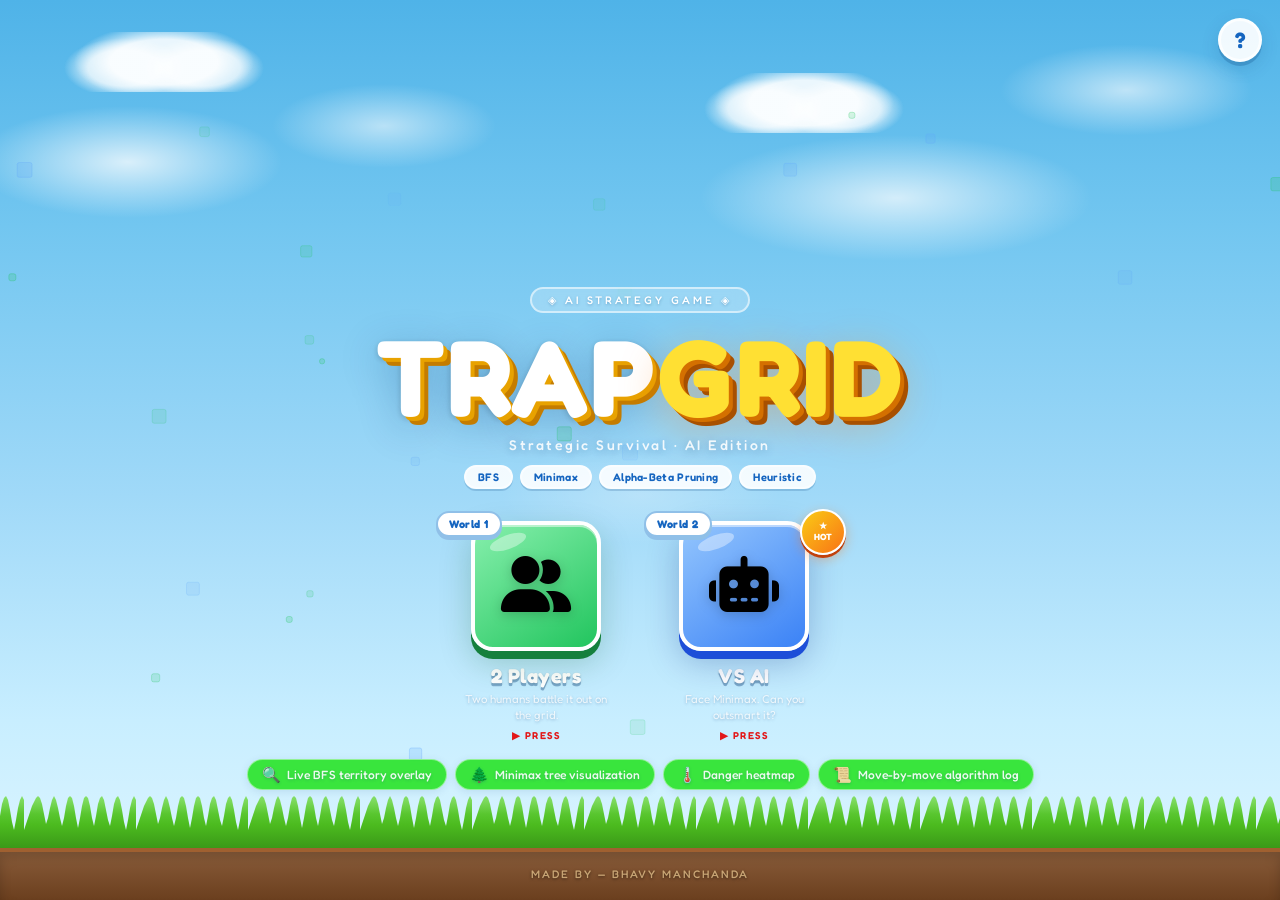
==== commit d35801b1: "Added help panel" ====
--- a/index.html
+++ b/index.html
@@ -4,24 +4,19 @@
   <meta charset="UTF-8"/>
   <meta name="viewport" content="width=device-width, initial-scale=1.0"/>
   <title>Trap Grid: Strategic Survival — AI Edition</title>
-
   <link rel="stylesheet" href="css/style.css"/>
   <link rel="stylesheet" href="css/additions.css"/>
-
   <link rel="preconnect" href="https://fonts.googleapis.com"/>
   <link href="https://fonts.googleapis.com/css2?family=Orbitron:wght@400;700;900&family=JetBrains+Mono:wght@300;400;600&display=swap" rel="stylesheet"/>
   <link href="https://fonts.googleapis.com/css2?family=Fredoka:wght@500;700&display=swap" rel="stylesheet">
   <link href="https://fonts.googleapis.com/css2?family=Bitcount+Grid+Double+Ink:wght@600;700&display=swap" rel="stylesheet">
-
   <link rel="stylesheet" href="https://cdnjs.cloudflare.com/ajax/libs/font-awesome/6.5.2/css/all.min.css">
 </head>
-
 <body>
 
 <div id="transition-overlay" class="transition-overlay">
   <div class="transition-curtain left"></div>
   <div class="transition-curtain right"></div>
-
   <div class="world-badge">
     <div class="wb-icon"><i class="fa-solid fa-globe"></i></div>
     <div class="wb-label">WORLD</div>
@@ -29,19 +24,20 @@
   </div>
 </div>
 
-
+<!-- MENU -->
 <div id="screen-menu" class="screen active">
-
   <div class="cloud-layer"></div>
   <canvas id="menu-particles" class="menu-particles"></canvas>
-<div class="soil-credit"><span>Made by — Bhavy Manchanda</span></div>
+  <div class="soil-credit"><span>Made by — Bhavy Manchanda</span></div>
+
+  <!-- Floating ? button -->
+  <button class="help-btn" id="btn-help-menu" aria-label="How to play">?</button>
+
   <div class="menu-container">
-
     <div class="logo-wrap">
       <div class="logo-badge">◈ AI STRATEGY GAME ◈</div>
       <h1 class="logo-title">TRAP<span class="logo-accent">GRID</span></h1>
       <p class="logo-sub">Strategic Survival · AI Edition</p>
-
       <div class="logo-algo-tags">
         <span class="atag">BFS</span>
         <span class="atag">Minimax</span>
@@ -51,7 +47,6 @@
     </div>
 
     <div class="mode-cards">
-
       <button class="mode-card" id="btn-pvp">
         <div class="mode-card-tile">
           <div class="mode-card-icon"><i class="fa-solid fa-user-group"></i></div>
@@ -61,7 +56,6 @@
         <div class="mode-desc">Two humans battle it out on the grid.</div>
         <span class="press-prompt">▶ PRESS</span>
       </button>
-
       <button class="mode-card featured" id="btn-pvai">
         <div class="mode-featured-tag">★ HOT</div>
         <div class="mode-card-tile">
@@ -72,9 +66,7 @@
         <div class="mode-desc">Face Minimax. Can you outsmart it?</div>
         <span class="press-prompt">▶ PRESS</span>
       </button>
-
-    </div>
-
+    </div>
 
     <div class="menu-features">
       <div class="feat"><span class="feat-icon">🔍</span><span>Live BFS territory overlay</span></div>
@@ -82,434 +74,326 @@
       <div class="feat"><span class="feat-icon">🌡️</span><span>Danger heatmap</span></div>
       <div class="feat"><span class="feat-icon">📜</span><span>Move-by-move algorithm log</span></div>
     </div>
-
   </div>
 </div>
 
-
-
+<!-- GAME -->
 <div id="screen-game" class="screen">
   <div class="game-root">
 
-<header class="top-bar">
-
-  <div class="top-left">
-    <button class="tb-btn" id="btn-back"><i class="fa-solid fa-arrow-left"></i> Menu</button>
-    <button class="tb-btn" id="btn-restart"><i class="fa-solid fa-rotate-right"></i> Restart</button>
-    <div class="turn-counter" id="turn-counter">Turn 0</div>
+    <header class="top-bar">
+      <div class="top-left">
+        <button class="tb-btn" id="btn-back"><i class="fa-solid fa-arrow-left"></i> Menu</button>
+        <button class="tb-btn" id="btn-restart"><i class="fa-solid fa-rotate-right"></i> Restart</button>
+        <div class="turn-counter" id="turn-counter">Turn 0</div>
+      </div>
+
+      <div class="top-title">TRAP<span>GRID</span> <em>AI Edition</em></div>
+
+      <div class="top-right">
+        <!-- ? in game topbar -->
+        <button class="tb-btn help-tb-btn" id="btn-help-game" aria-label="How to play">?</button>
+
+        <button class="tb-btn toggle-btn debug-tool" id="btn-heatmap" title="Toggle Danger Heatmap">
+          <i class="fa-solid fa-temperature-high"></i> Heatmap
+        </button>
+        <button class="tb-btn toggle-btn debug-tool" id="btn-bfs-vis" title="Toggle BFS Territory">
+          <i class="fa-solid fa-magnifying-glass-chart"></i> BFS Zone
+        </button>
+        <button class="tb-btn toggle-btn debug-tool active" id="btn-algo-panel" title="Toggle Algorithm Panel">
+          <i class="fa-solid fa-chart-line"></i> AI Panel
+        </button>
+      </div>
+    </header>
+
+    <div id="ai-progress-bar" class="ai-progress-bar" style="display:none">
+      <div id="ai-progress-fill" class="ai-progress-fill"></div>
+    </div>
+
+    <div class="game-content">
+
+      <aside class="left-panel">
+        <div class="player-card" id="card-p1">
+          <div class="pc-header p1-header">
+            <div class="pc-avatar p1-av">P1</div>
+            <div class="pc-info">
+              <div class="pc-name">Player 1</div>
+              <div class="pc-sub">Green · Starts (0,0)</div>
+            </div>
+            <div class="pc-turn-badge p1-badge" id="badge-p1">ACTIVE</div>
+          </div>
+          <div class="pc-stats">
+            <div class="stat-chip"><span class="sc-label">Moves</span><span class="sc-val" id="p1-moves">0</span></div>
+            <div class="stat-chip debug-only"><span class="sc-label">Territory</span><span class="sc-val p1-color" id="p1-territory">-</span></div>
+            <div class="stat-chip debug-only"><span class="sc-label">Immediate</span><span class="sc-val" id="p1-imm">-</span></div>
+          </div>
+          <div class="mob-row debug-only">
+            <span class="mob-label">BFS Mobility</span>
+            <div class="mob-track"><div class="mob-bar p1-bar" id="p1-mob-bar"></div></div>
+            <span class="mob-pct" id="p1-mob-pct">-</span>
+          </div>
+        </div>
+
+        <div class="player-card" id="card-p2">
+          <div class="pc-header p2-header">
+            <div class="pc-avatar p2-av" id="av-p2">P2</div>
+            <div class="pc-info">
+              <div class="pc-name" id="p2-name">Player 2</div>
+              <div class="pc-sub">Blue · Starts (6,6)</div>
+            </div>
+            <div class="pc-turn-badge p2-badge" id="badge-p2">ACTIVE</div>
+          </div>
+          <div class="pc-stats">
+            <div class="stat-chip"><span class="sc-label">Moves</span><span class="sc-val" id="p2-moves">0</span></div>
+            <div class="stat-chip debug-only"><span class="sc-label">Territory</span><span class="sc-val p2-color" id="p2-territory">-</span></div>
+            <div class="stat-chip debug-only"><span class="sc-label">Immediate</span><span class="sc-val" id="p2-imm">-</span></div>
+          </div>
+          <div class="mob-row debug-only">
+            <span class="mob-label">BFS Mobility</span>
+            <div class="mob-track"><div class="mob-bar p2-bar" id="p2-mob-bar"></div></div>
+            <span class="mob-pct" id="p2-mob-pct">-</span>
+          </div>
+        </div>
+
+        <div class="score-breakdown debug-only" id="score-breakdown">
+          <div class="sb-title"><i class="fa-solid fa-scale-balanced"></i> Heuristic Score</div>
+          <div class="sb-formula">score = territory(AI) − territory(P1) + dist×0.5</div>
+          <div class="sb-rows">
+            <div class="sb-row"><span>AI Territory</span><span class="p2-color" id="sb-ai-terr">-</span></div>
+            <div class="sb-row"><span>P1 Territory</span><span class="p1-color" id="sb-p1-terr">-</span></div>
+            <div class="sb-row"><span>Distance Bonus</span><span id="sb-dist">-</span></div>
+            <div class="sb-row total"><span>Final Score</span><span id="sb-score">-</span></div>
+          </div>
+        </div>
+
+        <div class="move-history">
+          <div class="mh-title"><i class="fa-solid fa-clock-rotate-left"></i> Move History</div>
+          <div class="mh-list" id="move-history-list">
+            <div class="mh-empty">No moves yet</div>
+          </div>
+        </div>
+      </aside>
+
+      <main class="center-area">
+        <div class="board-container">
+          <div class="coord-row" id="coord-cols"></div>
+          <div class="board-with-rows">
+            <div class="coord-col" id="coord-rows"></div>
+            <div class="board-wrap">
+              <div id="board" class="board"></div>
+              <canvas id="overlay-canvas" class="overlay-canvas"></canvas>
+              <div id="ai-thinking" class="ai-thinking-overlay">
+                <div class="ai-think-inner">
+                  <div class="ai-spinner-ring"></div>
+                  <div class="ai-think-text">
+                    <div class="ai-think-title">AI Computing</div>
+                    <div class="ai-think-sub" id="ai-think-detail">Running Minimax depth-3…</div>
+                  </div>
+                </div>
+              </div>
+            </div>
+          </div>
+          <div class="status-bar">
+            <div class="status-dot" id="status-dot"></div>
+            <div class="status-msg" id="status-msg">Select a highlighted cell to move</div>
+          </div>
+        </div>
+      </main>
+
+      <aside class="right-panel hidden-panel" id="algo-panel">
+        <div class="algo-section">
+          <div class="as-title"><i class="fa-solid fa-tree"></i> Minimax Search Tree <span class="as-badge">depth 3</span></div>
+          <div class="as-desc">Each node shows the evaluated score. AI picks the branch maximizing its score.</div>
+          <div class="minimax-tree" id="minimax-tree">
+            <div class="tree-placeholder">Tree appears after AI move</div>
+          </div>
+        </div>
+        <div class="algo-section">
+          <div class="as-title"><i class="fa-solid fa-scissors"></i> Alpha-Beta Pruning</div>
+          <div class="as-desc">Branches pruned when α ≥ β — no need to explore further.</div>
+          <div class="ab-stats">
+            <div class="ab-stat"><span>Nodes Visited</span><span class="ab-val" id="ab-nodes">-</span></div>
+            <div class="ab-stat"><span>Pruned</span><span class="ab-val pruned-color" id="ab-pruned">-</span></div>
+            <div class="ab-stat"><span>Efficiency</span><span class="ab-val good-color" id="ab-eff">-</span></div>
+          </div>
+          <div class="ab-log" id="ab-log">
+            <div class="log-empty">Pruning log appears after AI move</div>
+          </div>
+        </div>
+        <div class="algo-section">
+          <div class="as-title"><i class="fa-solid fa-magnifying-glass"></i> BFS Analysis</div>
+          <div class="as-desc">Breadth-First Search counts reachable cells — the player's "breathing room".</div>
+          <div class="bfs-visual" id="bfs-visual">
+            <div class="bfs-queue-label">BFS Queue (last expansion)</div>
+            <div class="bfs-queue" id="bfs-queue-display"></div>
+            <div class="bfs-steps" id="bfs-steps"></div>
+          </div>
+        </div>
+        <div class="algo-section flex-grow">
+          <div class="as-title"><i class="fa-solid fa-satellite-dish"></i> Algorithm Feed</div>
+          <div class="algo-log" id="algo-log">
+            <div class="log-entry intro">System ready. Make a move to begin analysis.</div>
+          </div>
+        </div>
+      </aside>
+
+    </div>
   </div>
-
-  <div class="top-title">TRAP<span>GRID</span> <em>AI Edition</em></div>
-
-  <div class="top-right">
-    <button class="tb-btn toggle-btn debug-tool" id="btn-heatmap" title="Toggle Danger Heatmap">
-      <i class="fa-solid fa-temperature-high"></i> Heatmap
-    </button>
-
-    <button class="tb-btn toggle-btn debug-tool" id="btn-bfs-vis" title="Toggle BFS Territory">
-      <i class="fa-solid fa-magnifying-glass-chart"></i> BFS Zone
-    </button>
-
-    <button class="tb-btn toggle-btn debug-tool active" id="btn-algo-panel" title="Toggle Algorithm Panel">
-      <i class="fa-solid fa-chart-line"></i> AI Panel
-    </button>
+</div>
+
+
+<!-- ══════════════════════════════════════
+     HELP POPUP
+══════════════════════════════════════ -->
+<div id="help-popup" class="help-overlay hidden">
+  <div class="help-box">
+
+    <button class="help-close" id="btn-help-close" aria-label="Close">✕</button>
+
+    <div class="help-header">
+      <div class="help-header-icon">🎮</div>
+      <div>
+        <div class="help-title">How to Play</div>
+        <div class="help-subtitle">TRAPGRID · AI Edition</div>
+      </div>
+    </div>
+
+    <div class="help-body">
+
+      <div class="help-section">
+        <div class="help-section-title"> Objective</div>
+        <p class="help-text">
+          Trap your opponent so they have <strong>no valid moves left</strong>.
+          Every time you move, your old position becomes a <strong>blocked cell</strong> — permanently.
+          The board shrinks with every turn.
+        </p>
+      </div>
+
+      <div class="help-section">
+        <div class="help-section-title">How to Move</div>
+        <div class="help-steps">
+          <div class="help-step">
+            <div class="help-step-num">1</div>
+            <div class="help-step-text">Your valid moves are highlighted in <strong>gold</strong> on the board.</div>
+          </div>
+          <div class="help-step">
+            <div class="help-step-num">2</div>
+            <div class="help-step-text">Click any highlighted cell to move there.</div>
+          </div>
+          <div class="help-step">
+            <div class="help-step-num">3</div>
+            <div class="help-step-text">Your previous position becomes <strong>blocked (grey ✕)</strong> — nobody can go there again.</div>
+          </div>
+          <div class="help-step">
+            <div class="help-step-num">4</div>
+            <div class="help-step-text">Players can only move <strong>up, down, left, or right</strong> — no diagonals.</div>
+          </div>
+        </div>
+      </div>
+
+      <div class="help-section">
+        <div class="help-section-title">⌨️ Keyboard Shortcuts</div>
+        <div class="help-keys">
+          <div class="help-key-row">
+            <span class="help-key">↑ ↓ ← →</span>
+            <span class="help-key-desc">Navigate to a valid move</span>
+          </div>
+          <div class="help-key-row">
+            <span class="help-key">Enter</span>
+            <span class="help-key-desc">Confirm the focused move</span>
+          </div>
+          <div class="help-key-row">
+            <span class="help-key">Esc</span>
+            <span class="help-key-desc">Close this popup</span>
+          </div>
+        </div>
+      </div>
+
+      <div class="help-section">
+        <div class="help-section-title">Game Modes</div>
+        <div class="help-modes">
+          <div class="help-mode-card help-mode-p1p2">
+            <div class="help-mode-icon">👥</div>
+            <div>
+              <div class="help-mode-name">2 Players</div>
+              <div class="help-mode-desc">Two humans take turns on the same device. Green moves first.</div>
+            </div>
+          </div>
+          <div class="help-mode-card help-mode-ai">
+            <div class="help-mode-icon">🤖</div>
+            <div>
+              <div class="help-mode-name">VS AI</div>
+              <div class="help-mode-desc">You play Green, the AI plays Blue. It uses Minimax with Alpha-Beta pruning — it thinks ahead!</div>
+            </div>
+          </div>
+        </div>
+      </div>
+
+      <div class="help-section">
+        <div class="help-section-title">The AI Algorithms</div>
+        <div class="help-algos">
+          <div class="help-algo-item">
+            <span class="help-algo-tag">BFS</span>
+            <span class="help-algo-desc">Flood-fill counts how many cells each player can still reach — their "breathing room".</span>
+          </div>
+          <div class="help-algo-item">
+            <span class="help-algo-tag">Minimax</span>
+            <span class="help-algo-desc">The AI simulates future moves up to 3 levels deep, picking the path that maximises its advantage.</span>
+          </div>
+          <div class="help-algo-item">
+            <span class="help-algo-tag">Alpha-Beta</span>
+            <span class="help-algo-desc">Prunes branches of the search tree that can't possibly be better — making Minimax much faster.</span>
+          </div>
+          <div class="help-algo-item">
+            <span class="help-algo-tag">Heuristic</span>
+            <span class="help-algo-desc">Score = AI territory − Player territory + distance bonus. Positive means AI is winning.</span>
+          </div>
+        </div>
+      </div>
+
+      <div class="help-section">
+        <div class="help-section-title">Debug Mode</div>
+        <p class="help-text">
+          Toggle <strong>Debug</strong> in the top bar to reveal the full algorithm panel —
+          live BFS territory zones, the Minimax search tree, Alpha-Beta pruning stats,
+          and a real-time algorithm feed showing every decision the AI makes.
+        </p>
+      </div>
+
+      <div class="help-section help-section-last">
+        <div class="help-section-title">💡 Tips</div>
+        <ul class="help-tips">
+          <li>Stay towards the <strong>centre</strong> early — you'll have more escape routes.</li>
+          <li>Try to <strong>cut off</strong> your opponent rather than running away.</li>
+          <li>Watch the <strong>BFS zone overlay</strong> (Debug mode) to see who controls more territory.</li>
+          <li>The AI is strong — but it only looks 3 moves ahead. Surprise it!</li>
+        </ul>
+      </div>
+
+    </div>
   </div>
-
-</header>
-
-
-
-<div id="ai-progress-bar" class="ai-progress-bar" style="display:none">
-  <div id="ai-progress-fill" class="ai-progress-fill"></div>
 </div>
 
 
-
-<div class="game-content">
-
-<aside class="left-panel">
-
-<div class="player-card" id="card-p1">
-<div class="pc-header p1-header">
-
-<div class="pc-avatar p1-av">P1</div>
-
-<div class="pc-info">
-<div class="pc-name">Player 1</div>
-<div class="pc-sub">Green · Starts (0,0)</div>
+<!-- WIN POPUP -->
+<div id="win-popup" class="popup-overlay hidden">
+  <div class="popup-box">
+    <div class="popup-confetti" id="popup-confetti"></div>
+    <div class="popup-trophy" id="popup-trophy"><i class="fa-solid fa-trophy"></i></div>
+    <div class="popup-winner" id="popup-winner">Player 1 Wins!</div>
+    <div class="popup-reason" id="popup-reason">Opponent has no valid moves.</div>
+    <div class="popup-stats-grid">
+      <div class="psg-item"><div class="psg-label">P1 Moves</div><div class="psg-val" id="ps-p1m">-</div></div>
+      <div class="psg-item"><div class="psg-label" id="ps-p2-label">P2 Moves</div><div class="psg-val" id="ps-p2m">-</div></div>
+      <div class="psg-item"><div class="psg-label">Cells Blocked</div><div class="psg-val" id="ps-blocked">-</div></div>
+      <div class="psg-item"><div class="psg-label">Total Turns</div><div class="psg-val" id="ps-turns">-</div></div>
+    </div>
+    <div class="popup-actions">
+      <button class="pop-btn primary" id="popup-restart"><i class="fa-solid fa-play"></i> Play Again</button>
+      <button class="pop-btn secondary" id="popup-menu"><i class="fa-solid fa-house"></i> Main Menu</button>
+    </div>
+  </div>
 </div>
-
-<div class="pc-turn-badge p1-badge" id="badge-p1">ACTIVE</div>
-
-</div>
-
-
-<div class="pc-stats">
-
-<div class="stat-chip">
-<span class="sc-label">Moves</span>
-<span class="sc-val" id="p1-moves">0</span>
-</div>
-
-<div class="stat-chip debug-only">
-<span class="sc-label">Territory</span>
-<span class="sc-val p1-color" id="p1-territory">-</span>
-</div>
-
-<div class="stat-chip debug-only">
-<span class="sc-label">Immediate</span>
-<span class="sc-val" id="p1-imm">-</span>
-</div>
-
-</div>
-
-
-<div class="mob-row debug-only">
-
-<span class="mob-label">BFS Mobility</span>
-
-<div class="mob-track">
-<div class="mob-bar p1-bar" id="p1-mob-bar"></div>
-</div>
-
-<span class="mob-pct" id="p1-mob-pct">-</span>
-
-</div>
-
-</div>
-
-
-
-<div class="player-card" id="card-p2">
-
-<div class="pc-header p2-header">
-
-<div class="pc-avatar p2-av" id="av-p2">P2</div>
-
-<div class="pc-info">
-<div class="pc-name" id="p2-name">Player 2</div>
-<div class="pc-sub">Blue · Starts (6,6)</div>
-</div>
-
-<div class="pc-turn-badge p2-badge" id="badge-p2">ACTIVE</div>
-
-</div>
-
-
-
-<div class="pc-stats">
-
-<div class="stat-chip">
-<span class="sc-label">Moves</span>
-<span class="sc-val" id="p2-moves">0</span>
-</div>
-
-<div class="stat-chip debug-only">
-<span class="sc-label">Territory</span>
-<span class="sc-val p2-color" id="p2-territory">-</span>
-</div>
-
-<div class="stat-chip debug-only">
-<span class="sc-label">Immediate</span>
-<span class="sc-val" id="p2-imm">-</span>
-</div>
-
-</div>
-
-
-<div class="mob-row debug-only">
-
-<span class="mob-label">BFS Mobility</span>
-
-<div class="mob-track">
-<div class="mob-bar p2-bar" id="p2-mob-bar"></div>
-</div>
-
-<span class="mob-pct" id="p2-mob-pct">-</span>
-
-</div>
-
-</div>
-
-
-
-<div class="score-breakdown debug-only" id="score-breakdown">
-
-<div class="sb-title"><i class="fa-solid fa-scale-balanced"></i> Heuristic Score</div>
-
-<div class="sb-formula">
-score = territory(AI) − territory(P1) + dist×0.5
-</div>
-
-<div class="sb-rows">
-
-<div class="sb-row">
-<span>AI Territory</span>
-<span class="p2-color" id="sb-ai-terr">-</span>
-</div>
-
-<div class="sb-row">
-<span>P1 Territory</span>
-<span class="p1-color" id="sb-p1-terr">-</span>
-</div>
-
-<div class="sb-row">
-<span>Distance Bonus</span>
-<span id="sb-dist">-</span>
-</div>
-
-<div class="sb-row total">
-<span>Final Score</span>
-<span id="sb-score">-</span>
-</div>
-
-</div>
-
-</div>
-
-
-
-<div class="move-history">
-
-<div class="mh-title">
-<i class="fa-solid fa-clock-rotate-left"></i>
-Move History
-</div>
-
-<div class="mh-list" id="move-history-list">
-<div class="mh-empty">No moves yet</div>
-</div>
-
-</div>
-
-</aside>
-
-
-
-<main class="center-area">
-
-<div class="board-container">
-
-<div class="coord-row" id="coord-cols"></div>
-
-<div class="board-with-rows">
-
-<div class="coord-col" id="coord-rows"></div>
-
-<div class="board-wrap">
-
-<div id="board" class="board"></div>
-
-<canvas id="overlay-canvas" class="overlay-canvas"></canvas>
-
-<div id="ai-thinking" class="ai-thinking-overlay">
-
-<div class="ai-think-inner">
-
-<div class="ai-spinner-ring"></div>
-
-<div class="ai-think-text">
-<div class="ai-think-title">AI Computing</div>
-<div class="ai-think-sub" id="ai-think-detail">Running Minimax depth-3…</div>
-</div>
-
-</div>
-
-</div>
-
-</div>
-
-</div>
-
-
-
-<div class="status-bar">
-
-<div class="status-dot" id="status-dot"></div>
-
-<div class="status-msg" id="status-msg">
-Select a highlighted cell to move
-</div>
-
-</div>
-
-</div>
-
-</main>
-
-
-
-<aside class="right-panel hidden-panel" id="algo-panel">
-
-<div class="algo-section">
-
-<div class="as-title">
-<i class="fa-solid fa-tree"></i>
-Minimax Search Tree
-<span class="as-badge">depth 3</span>
-</div>
-
-<div class="as-desc">
-Each node shows the evaluated score. AI picks the branch maximizing its score.
-</div>
-
-<div class="minimax-tree" id="minimax-tree">
-<div class="tree-placeholder">Tree appears after AI move</div>
-</div>
-
-</div>
-
-
-
-<div class="algo-section">
-
-<div class="as-title">
-<i class="fa-solid fa-scissors"></i>
-Alpha-Beta Pruning
-</div>
-
-<div class="as-desc">
-Branches pruned when α ≥ β — no need to explore further.
-</div>
-
-<div class="ab-stats">
-
-<div class="ab-stat">
-<span>Nodes Visited</span>
-<span class="ab-val" id="ab-nodes">-</span>
-</div>
-
-<div class="ab-stat">
-<span>Pruned</span>
-<span class="ab-val pruned-color" id="ab-pruned">-</span>
-</div>
-
-<div class="ab-stat">
-<span>Efficiency</span>
-<span class="ab-val good-color" id="ab-eff">-</span>
-</div>
-
-</div>
-
-<div class="ab-log" id="ab-log">
-<div class="log-empty">Pruning log appears after AI move</div>
-</div>
-
-</div>
-
-
-
-<div class="algo-section">
-
-<div class="as-title">
-<i class="fa-solid fa-magnifying-glass"></i>
-BFS Analysis
-</div>
-
-<div class="as-desc">
-Breadth-First Search counts reachable cells — the player's "breathing room".
-</div>
-
-<div class="bfs-visual" id="bfs-visual">
-
-<div class="bfs-queue-label">BFS Queue (last expansion)</div>
-
-<div class="bfs-queue" id="bfs-queue-display"></div>
-
-<div class="bfs-steps" id="bfs-steps"></div>
-
-</div>
-
-</div>
-
-
-
-<div class="algo-section flex-grow">
-
-<div class="as-title">
-<i class="fa-solid fa-satellite-dish"></i>
-Algorithm Feed
-</div>
-
-<div class="algo-log" id="algo-log">
-<div class="log-entry intro">
-System ready. Make a move to begin analysis.
-</div>
-</div>
-
-</div>
-
-</aside>
-
-</div>
-</div>
-</div>
-
-
-
-<div id="win-popup" class="popup-overlay hidden">
-
-<div class="popup-box">
-
-<div class="popup-confetti" id="popup-confetti"></div>
-
-<div class="popup-trophy" id="popup-trophy">
-<i class="fa-solid fa-trophy"></i>
-</div>
-
-<div class="popup-winner" id="popup-winner">
-Player 1 Wins!
-</div>
-
-<div class="popup-reason" id="popup-reason">
-Opponent has no valid moves.
-</div>
-
-
-
-<div class="popup-stats-grid">
-
-<div class="psg-item">
-<div class="psg-label">P1 Moves</div>
-<div class="psg-val" id="ps-p1m">-</div>
-</div>
-
-<div class="psg-item">
-<div class="psg-label" id="ps-p2-label">P2 Moves</div>
-<div class="psg-val" id="ps-p2m">-</div>
-</div>
-
-<div class="psg-item">
-<div class="psg-label">Cells Blocked</div>
-<div class="psg-val" id="ps-blocked">-</div>
-</div>
-
-<div class="psg-item">
-<div class="psg-label">Total Turns</div>
-<div class="psg-val" id="ps-turns">-</div>
-</div>
-
-</div>
-
-
-
-<div class="popup-actions">
-
-<button class="pop-btn primary" id="popup-restart">
-<i class="fa-solid fa-play"></i> Play Again
-</button>
-
-<button class="pop-btn secondary" id="popup-menu">
-<i class="fa-solid fa-house"></i> Main Menu
-</button>
-
-</div>
-
-</div>
-
-</div>
-
-
 
 <script src="js/bfs.js"></script>
 <script src="js/minimax.js"></script>
@@ -518,6 +402,5 @@
 <script src="js/ui.js"></script>
 <script src="js/transition.js"></script>
 <script src="js/main.js"></script>
-
 </body>
 </html>
--- a/css/style.css
+++ b/css/style.css
@@ -760,50 +760,104 @@
 .mh-dot.p2 { background: var(--p2); }
 .mh-text  { font-size: 10px; color: var(--text-dim); flex: 1; }
 .mh-score { font-size: 9px; color: var(--text-muted); }
+/* ============================= */
+/* CENTER AREA */
+/* ============================= */
 
 .center-area {
-  flex: 1; display: flex; align-items: center; justify-content: center;
-  padding: 14px; min-width: 0;
-}
-.board-container { display: flex; flex-direction: column; align-items: center; gap: 8px; }
-
-.coord-row { display: flex; padding-left: 26px; }
-.coord-label {
-  font-family: var(--font-d);
-  font-size: 13px;
-  font-weight: 700;
-  color: #ffffff;
+  flex: 1;
   display: flex;
   align-items: center;
   justify-content: center;
-  min-width: 18px;
-  min-height: 18px;
-  letter-spacing: 0.3px;
-  text-shadow:
-    0 1px 0 rgba(0,40,100,0.6),
-    0 2px 5px rgba(0,40,100,0.45),
-    1px 0 0 rgba(0,40,100,0.3),
-    -1px 0 0 rgba(0,40,100,0.3);
-}
-.board-with-rows { display: flex; gap: 4px; }
-.coord-col { display: flex; flex-direction: column; min-width: 20px; }
-
-.board-wrap { position: relative; }
+  padding: 14px;
+  min-width: 0;
+}
+
+/* Main container */
+.board-container {
+  display: flex;
+  flex-direction: column;
+  align-items: center;
+  gap: 6px;
+}
+
+/* ============================= */
+/* TOP COORDINATES (A–G) */
+/* ============================= */
+
+.coord-row {
+  display: grid;
+  grid-template-columns: repeat(7, 1fr);
+  width: min(54vmin, 448px);
+  padding-left: 0;   /* ❌ removed offset */
+}
+
+/* Individual label */
+.coord-row .coord-label {
+  display: flex;
+  align-items: center;
+  justify-content: center;
+  font-size: clamp(10px, 1.6vmin, 14px);
+  height: 22px;
+}
+
+/* ============================= */
+/* LEFT COORDINATES (1–7) */
+/* ============================= */
+
+.board-with-rows {
+  display: flex;
+  gap: 4px;
+  align-items: flex-start;
+}
+
+.coord-col {
+  display: grid;
+  grid-template-rows: repeat(7, 1fr);
+  height: min(54vmin, 448px);
+  width: 22px;
+}
+
+.coord-col .coord-label {
+  display: flex;
+  align-items: center;
+  justify-content: center;
+  font-size: clamp(10px, 1.6vmin, 14px);
+}
+
+/* ============================= */
+/* BOARD */
+/* ============================= */
+
+.board-wrap {
+  position: relative;
+}
+
 .board {
   display: grid;
   grid-template-columns: repeat(7, 1fr);
   grid-template-rows: repeat(7, 1fr);
-  gap: 4px; padding: 10px;
+  gap: 4px;
+
+  padding: 8px; /* reduced for perfect alignment */
+  width: min(54vmin, 448px);
+  height: min(54vmin, 448px);
+
   background: rgba(255,255,255,0.88);
   border: 3px solid rgba(255,255,255,0.9);
   border-radius: var(--radius-xl);
   box-shadow: var(--shadow-board);
-  width: min(54vmin, 448px); height: min(54vmin, 448px);
   backdrop-filter: blur(8px);
 }
 
-.overlay-canvas { position: absolute; top: 10px; left: 10px; pointer-events: none; border-radius: var(--radius); }
-
+/* Canvas must match board padding */
+.overlay-canvas {
+  position: absolute;
+  top: 8px;
+  left: 8px;
+  pointer-events: none;
+  border-radius: var(--radius);
+}
 .cell {
   border-radius: var(--radius); position: relative;
   background: linear-gradient(135deg, #f0f8ff, #e0efff);
@@ -1422,4 +1476,882 @@
     -webkit-mask-size: 64px 30px; mask-size: 64px 30px;
   }
   #screen-menu::after { height: 32px; }
+}
+
+@media (max-width: 700px) {
+
+  .mode-cards {
+    flex-direction: row;     /* keep cards side by side */
+    flex-wrap: nowrap;       /* prevent stacking */
+    justify-content: center;
+  }
+
+}
+
+@media (max-width: 700px) {
+
+  .mode-desc {
+    display: none;
+  }
+  .press-prompt {
+    display: none;
+  }
+
+}
+
+@media (max-width: 700px) {
+
+  .mode-cards {
+    gap: 10px;
+    padding: 0 10px;
+  }
+
+  .mode-card {
+    width: 45vw;     /* responsive width */
+    max-width: 160px;
+  }
+
+}
+
+@media (max-width: 700px) {
+
+  .mode-cards {
+    margin-bottom: 28px;   /* space before feature tags */
+  }
+
+}
+
+@media (max-width: 700px) {
+
+  .mode-card {
+    flex-direction: column;
+    align-items: center;
+  }
+
+  .mode-card-tile {
+    margin: 0 auto;
+  }
+
+  .mode-title,
+  .mode-label {
+    width: 100%;
+    text-align: center;
+  }
+
+}
+
+@media (max-width: 700px) {
+
+  .coord-row,
+  .coord-col {
+    display: none !important;
+  }
+
+}
+
+
+
+
+/* ══════════════════════════════════════
+   HELP BUTTON
+══════════════════════════════════════ */
+
+/* Floating ? button on menu screen */
+.help-btn {
+  position: absolute;
+  top: 18px;
+  right: 18px;
+  z-index: 10;
+
+  width: 42px;
+  height: 42px;
+  border-radius: 50%;
+
+  font-family: var(--font-d);
+  font-size: 22px;
+  font-weight: 700;
+  color: #1565c0;
+  line-height: 1;
+
+  background: rgba(255,255,255,0.92);
+  border: 3px solid rgba(255,255,255,0.8);
+  box-shadow: 0 4px 0 rgba(0,60,120,0.22), 0 6px 18px rgba(0,60,120,0.15);
+
+  cursor: pointer;
+  display: flex;
+  align-items: center;
+  justify-content: center;
+
+  transition: transform .18s cubic-bezier(.34,1.56,.64,1), box-shadow .18s;
+}
+
+.help-btn:hover {
+  transform: scale(1.12) translateY(-2px);
+  box-shadow: 0 6px 0 rgba(0,60,120,0.22), 0 10px 24px rgba(0,60,120,0.2);
+}
+
+.help-btn:active {
+  transform: scale(0.96) translateY(1px);
+  box-shadow: 0 2px 0 rgba(0,60,120,0.22);
+}
+
+/* ? button in game top-bar */
+.help-tb-btn {
+  font-family: var(--font-d) !important;
+  font-size: 14px !important;
+  font-weight: 700 !important;
+  width: 32px;
+  height: 32px;
+  padding: 0 !important;
+  border-radius: 50% !important;
+  display: flex !important;
+  align-items: center;
+  justify-content: center;
+  color: #1565c0 !important;
+  background: var(--surf2) !important;
+  border-color: var(--border2) !important;
+  flex-shrink: 0;
+}
+
+.help-tb-btn:hover {
+  background: var(--surf3) !important;
+  border-color: var(--border3) !important;
+  transform: scale(1.1) !important;
+}
+
+/* ══════════════════════════════════════
+   HELP POPUP OVERLAY
+══════════════════════════════════════ */
+.help-overlay {
+  position: fixed;
+  inset: 0;
+  z-index: 9998;
+  background: rgba(0,30,80,0.58);
+  backdrop-filter: blur(10px);
+  display: flex;
+  align-items: center;
+  justify-content: center;
+  padding: 16px;
+  animation: helpFadeIn .22s ease;
+}
+
+.help-overlay.hidden { display: none; }
+
+@keyframes helpFadeIn {
+  from { opacity: 0; }
+  to   { opacity: 1; }
+}
+
+/* ── The box ── */
+.help-box {
+  position: relative;
+  background: linear-gradient(160deg, #ffffff 0%, #eef7ff 100%);
+  border: 3px solid rgba(255,255,255,0.95);
+  border-radius: var(--radius-xl);
+  width: min(600px, 96vw);
+  max-height: min(88vh, 720px);
+  display: flex;
+  flex-direction: column;
+  overflow: hidden;
+  box-shadow:
+    0 8px 0 #6aaad8,
+    0 20px 60px rgba(0,40,100,0.28);
+  animation: helpBoxPop .35s cubic-bezier(.34,1.56,.64,1);
+}
+
+/* Rainbow top strip */
+.help-box::before {
+  content: '';
+  position: absolute;
+  top: 0; left: 0; right: 0;
+  height: 7px;
+  background: linear-gradient(90deg, #22c55e, #60a5fa, #a78bfa, #f472b6, #facc15);
+  border-radius: var(--radius-xl) var(--radius-xl) 0 0;
+  flex-shrink: 0;
+}
+
+@keyframes helpBoxPop {
+  from { transform: scale(0.82) translateY(16px); opacity: 0; }
+  to   { transform: scale(1)    translateY(0);    opacity: 1; }
+}
+
+/* Close button */
+.help-close {
+  position: absolute;
+  top: 14px; right: 14px;
+  width: 32px; height: 32px;
+  border-radius: 50%;
+  border: 2px solid var(--border2);
+  background: var(--surf2);
+  color: var(--text-dim);
+  font-size: 14px;
+  font-weight: 700;
+  cursor: pointer;
+  display: flex; align-items: center; justify-content: center;
+  z-index: 2;
+  transition: all .15s;
+  box-shadow: 0 2px 0 var(--border2);
+  line-height: 1;
+}
+.help-close:hover {
+  background: #fee2e2;
+  border-color: #fca5a5;
+  color: #dc2626;
+  transform: scale(1.1);
+}
+
+/* ── Header ── */
+.help-header {
+  display: flex;
+  align-items: center;
+  gap: 14px;
+  padding: 22px 22px 16px;
+  border-bottom: 2px solid var(--border);
+  flex-shrink: 0;
+  margin-top: 7px; /* clear rainbow strip */
+}
+
+.help-header-icon {
+  font-size: 40px;
+  filter: drop-shadow(0 3px 6px rgba(0,60,120,0.2));
+  animation: helpIconBounce 2.5s ease-in-out infinite;
+}
+
+@keyframes helpIconBounce {
+  0%,100% { transform: translateY(0) rotate(-5deg); }
+  50%      { transform: translateY(-5px) rotate(5deg); }
+}
+
+.help-title {
+  font-family: var(--font-d);
+  font-size: 26px;
+  font-weight: 700;
+  color: var(--text);
+  line-height: 1;
+}
+
+.help-subtitle {
+  font-family: var(--font-d);
+  font-size: 12px;
+  color: var(--text-muted);
+  letter-spacing: 2px;
+  margin-top: 4px;
+}
+
+/* ── Body (scrollable) ── */
+.help-body {
+  overflow-y: auto;
+  padding: 18px 22px 22px;
+  display: flex;
+  flex-direction: column;
+  gap: 20px;
+}
+
+/* ── Sections ── */
+.help-section {
+  display: flex;
+  flex-direction: column;
+  gap: 10px;
+  padding-bottom: 20px;
+  border-bottom: 1.5px solid var(--border);
+}
+
+.help-section-last {
+  border-bottom: none;
+  padding-bottom: 0;
+}
+
+.help-section-title {
+  font-family: var(--font-d);
+  font-size: 14px;
+  font-weight: 700;
+  color: var(--text);
+  letter-spacing: 0.3px;
+}
+
+.help-text {
+  font-size: 13px;
+  color: var(--text-dim);
+  line-height: 1.65;
+  font-family: var(--font-d);
+}
+
+.help-text strong {
+  color: var(--text);
+  font-weight: 700;
+}
+
+/* ── Steps ── */
+.help-steps {
+  display: flex;
+  flex-direction: column;
+  gap: 8px;
+}
+
+.help-step {
+  display: flex;
+  align-items: flex-start;
+  gap: 12px;
+  background: var(--surf2);
+  border: 1.5px solid var(--border);
+  border-radius: var(--radius);
+  padding: 9px 12px;
+}
+
+.help-step-num {
+  width: 24px;
+  height: 24px;
+  border-radius: 50%;
+  background: linear-gradient(135deg, #60a5fa, #3b82f6);
+  color: #fff;
+  font-family: var(--font-d);
+  font-size: 13px;
+  font-weight: 700;
+  display: flex;
+  align-items: center;
+  justify-content: center;
+  flex-shrink: 0;
+  box-shadow: 0 2px 6px rgba(59,130,246,0.35);
+}
+
+.help-step-text {
+  font-family: var(--font-d);
+  font-size: 12.5px;
+  color: var(--text-dim);
+  line-height: 1.5;
+  padding-top: 2px;
+}
+
+.help-step-text strong { color: var(--text); font-weight: 700; }
+
+/* ── Keyboard keys ── */
+.help-keys {
+  display: flex;
+  flex-direction: column;
+  gap: 7px;
+}
+
+.help-key-row {
+  display: flex;
+  align-items: center;
+  gap: 12px;
+}
+
+.help-key {
+  font-family: var(--font-m);
+  font-size: 11px;
+  font-weight: 600;
+  padding: 4px 12px;
+  background: linear-gradient(135deg, #f8faff, #eef4ff);
+  border: 2px solid var(--border2);
+  border-radius: var(--radius);
+  color: #1565c0;
+  box-shadow: 0 3px 0 var(--border2);
+  white-space: nowrap;
+  min-width: 70px;
+  text-align: center;
+  flex-shrink: 0;
+}
+
+.help-key-desc {
+  font-family: var(--font-d);
+  font-size: 12.5px;
+  color: var(--text-dim);
+}
+
+/* ── Mode cards ── */
+.help-modes {
+  display: flex;
+  flex-direction: column;
+  gap: 9px;
+}
+
+.help-mode-card {
+  display: flex;
+  align-items: flex-start;
+  gap: 12px;
+  padding: 11px 14px;
+  border-radius: var(--radius-lg);
+  border: 2px solid var(--border);
+}
+
+.help-mode-p1p2 {
+  background: linear-gradient(135deg, #f0fdf4, #dcfce7);
+  border-color: #86efac;
+}
+
+.help-mode-ai {
+  background: linear-gradient(135deg, #eff6ff, #dbeafe);
+  border-color: #93c5fd;
+}
+
+.help-mode-icon {
+  font-size: 28px;
+  flex-shrink: 0;
+  filter: drop-shadow(0 2px 4px rgba(0,0,0,0.1));
+}
+
+.help-mode-name {
+  font-family: var(--font-d);
+  font-size: 14px;
+  font-weight: 700;
+  color: var(--text);
+  margin-bottom: 3px;
+}
+
+.help-mode-desc {
+  font-family: var(--font-d);
+  font-size: 11.5px;
+  color: var(--text-dim);
+  line-height: 1.5;
+}
+
+/* ── Algorithm pills ── */
+.help-algos {
+  display: flex;
+  flex-direction: column;
+  gap: 8px;
+}
+
+.help-algo-item {
+  display: flex;
+  align-items: flex-start;
+  gap: 10px;
+}
+
+.help-algo-tag {
+  font-family: var(--font-d);
+  font-size: 10px;
+  font-weight: 700;
+  letter-spacing: 0.5px;
+  padding: 3px 10px;
+  border-radius: var(--radius-pill);
+  background: linear-gradient(135deg, #e0f2fe, #bae6fd);
+  border: 1.5px solid #7dd3fc;
+  color: #0369a1;
+  white-space: nowrap;
+  flex-shrink: 0;
+  margin-top: 1px;
+  min-width: 82px;
+  text-align: center;
+}
+
+.help-algo-desc {
+  font-family: var(--font-d);
+  font-size: 12px;
+  color: var(--text-dim);
+  line-height: 1.55;
+}
+
+/* ── Tips list ── */
+.help-tips {
+  list-style: none;
+  display: flex;
+  flex-direction: column;
+  gap: 7px;
+  padding: 0;
+}
+
+.help-tips li {
+  font-family: var(--font-d);
+  font-size: 12.5px;
+  color: var(--text-dim);
+  line-height: 1.5;
+  padding: 8px 12px 8px 38px;
+  background: linear-gradient(135deg, #fffde7, #fef9c3);
+  border: 1.5px solid #fde68a;
+  border-radius: var(--radius);
+  position: relative;
+}
+
+.help-tips li::before {
+  content: '★';
+  position: absolute;
+  left: 12px;
+  top: 50%;
+  transform: translateY(-50%);
+  color: var(--accent);
+  font-size: 13px;
+}
+
+.help-tips li strong { color: var(--text); font-weight: 700; }
+
+/* ══════════════════════════════════════
+   HELP RESPONSIVE
+══════════════════════════════════════ */
+@media (max-width: 700px) {
+  .help-btn { top: 12px; right: 12px; width: 36px; height: 36px; font-size: 18px; }
+
+  .help-box  { max-height: 92vh; border-radius: var(--radius-lg); }
+  .help-header { padding: 18px 16px 14px; gap: 10px; }
+  .help-header-icon { font-size: 32px; }
+  .help-title { font-size: 22px; }
+  .help-subtitle { font-size: 10.5px; }
+  .help-body { padding: 14px 16px 18px; gap: 16px; }
+  .help-section-title { font-size: 13px; }
+  .help-text, .help-step-text, .help-mode-desc,
+  .help-algo-desc, .help-key-desc, .help-tips li { font-size: 12px; }
+
+  .help-mode-card { padding: 9px 11px; gap: 10px; }
+  .help-mode-icon { font-size: 24px; }
+  .help-tb-btn { width: 28px; height: 28px; font-size: 13px !important; }
+}
+
+@media (max-width: 480px) {
+  .help-btn  { top: 10px; right: 10px; width: 32px; height: 32px; font-size: 16px; }
+  .help-box  { width: 98vw; }
+  .help-header { padding: 15px 13px 12px; }
+  .help-title { font-size: 20px; }
+  .help-body { padding: 12px 13px 16px; gap: 14px; }
+
+  .help-keys { gap: 6px; }
+  .help-key  { min-width: 60px; font-size: 10px; padding: 3px 8px; }
+
+  .help-algo-item { flex-direction: column; gap: 4px; }
+  .help-algo-tag  { min-width: 0; width: fit-content; }
+}
+
+/* ══════════════════════════════════════
+   HELP BUTTON — floating on menu
+══════════════════════════════════════ */
+.help-btn {
+  position: absolute;
+  top: 18px;
+  right: 18px;
+  z-index: 10;
+  width: 44px;
+  height: 44px;
+  border-radius: 50%;
+  font-family: var(--font-d);
+  font-size: 22px;
+  font-weight: 700;
+  color: #1565c0;
+  line-height: 1;
+  background: rgba(255,255,255,0.92);
+  border: 3px solid rgba(255,255,255,0.8);
+  box-shadow: 0 4px 0 rgba(0,60,120,0.22), 0 6px 18px rgba(0,60,120,0.15);
+  cursor: pointer;
+  display: flex;
+  align-items: center;
+  justify-content: center;
+  transition: transform .18s cubic-bezier(.34,1.56,.64,1), box-shadow .18s;
+}
+.help-btn:hover {
+  transform: scale(1.14) translateY(-2px);
+  box-shadow: 0 6px 0 rgba(0,60,120,0.22), 0 10px 24px rgba(0,60,120,0.2);
+}
+.help-btn:active {
+  transform: scale(0.95) translateY(1px);
+  box-shadow: 0 2px 0 rgba(0,60,120,0.22);
+}
+
+/* ? in game top-bar */
+.help-tb-btn {
+  font-family: var(--font-d) !important;
+  font-size: 15px !important;
+  font-weight: 700 !important;
+  width: 34px !important;
+  height: 34px !important;
+  padding: 0 !important;
+  border-radius: 50% !important;
+  display: inline-flex !important;
+  align-items: center;
+  justify-content: center;
+  color: #1565c0 !important;
+  flex-shrink: 0;
+}
+.help-tb-btn:hover {
+  background: var(--surf3) !important;
+  transform: scale(1.1) !important;
+}
+
+/* ══════════════════════════════════════
+   HELP POPUP OVERLAY
+══════════════════════════════════════ */
+.help-overlay {
+  position: fixed;
+  inset: 0;
+  z-index: 9998;
+  background: rgba(0,30,80,0.58);
+  backdrop-filter: blur(10px);
+  display: flex;
+  align-items: center;
+  justify-content: center;
+  padding: 16px;
+  animation: helpFadeIn .22s ease;
+}
+.help-overlay.hidden { display: none; }
+
+@keyframes helpFadeIn {
+  from { opacity: 0; }
+  to   { opacity: 1; }
+}
+
+/* ── The box ── */
+.help-box {
+  position: relative;
+  background: linear-gradient(160deg, #ffffff 0%, #eef7ff 100%);
+  border: 3px solid rgba(255,255,255,0.95);
+  border-radius: var(--radius-xl);
+  width: min(600px, 96vw);
+  max-height: min(88vh, 720px);
+  display: flex;
+  flex-direction: column;
+  overflow: hidden;
+  box-shadow: 0 8px 0 #6aaad8, 0 20px 60px rgba(0,40,100,0.28);
+  animation: helpBoxPop .35s cubic-bezier(.34,1.56,.64,1);
+}
+/* Rainbow top strip */
+.help-box::before {
+  content: '';
+  position: absolute;
+  top: 0; left: 0; right: 0;
+  height: 7px;
+  background: linear-gradient(90deg, #22c55e, #60a5fa, #a78bfa, #f472b6, #facc15);
+  border-radius: var(--radius-xl) var(--radius-xl) 0 0;
+  flex-shrink: 0;
+}
+@keyframes helpBoxPop {
+  from { transform: scale(0.82) translateY(16px); opacity: 0; }
+  to   { transform: scale(1)    translateY(0);    opacity: 1; }
+}
+
+/* Close button */
+.help-close {
+  position: absolute;
+  top: 14px; right: 14px;
+  width: 32px; height: 32px;
+  border-radius: 50%;
+  border: 2px solid var(--border2);
+  background: var(--surf2);
+  color: var(--text-dim);
+  font-size: 14px;
+  font-weight: 700;
+  cursor: pointer;
+  display: flex; align-items: center; justify-content: center;
+  z-index: 2;
+  transition: all .15s;
+  box-shadow: 0 2px 0 var(--border2);
+  line-height: 1;
+}
+.help-close:hover {
+  background: #fee2e2;
+  border-color: #fca5a5;
+  color: #dc2626;
+  transform: scale(1.1);
+}
+
+/* ── Header ── */
+.help-header {
+  display: flex;
+  align-items: center;
+  gap: 14px;
+  padding: 22px 22px 16px;
+  border-bottom: 2px solid var(--border);
+  flex-shrink: 0;
+  margin-top: 7px;
+}
+.help-header-icon {
+  font-size: 42px;
+  filter: drop-shadow(0 3px 6px rgba(0,60,120,0.2));
+  animation: helpIconBounce 2.5s ease-in-out infinite;
+}
+@keyframes helpIconBounce {
+  0%,100% { transform: translateY(0) rotate(-5deg); }
+  50%      { transform: translateY(-6px) rotate(5deg); }
+}
+.help-title {
+  font-family: var(--font-d);
+  font-size: 26px;
+  font-weight: 700;
+  color: var(--text);
+  line-height: 1;
+}
+.help-subtitle {
+  font-family: var(--font-d);
+  font-size: 12px;
+  color: var(--text-muted);
+  letter-spacing: 2px;
+  margin-top: 4px;
+}
+
+/* ── Scrollable body ── */
+.help-body {
+  overflow-y: auto;
+  padding: 18px 22px 24px;
+  display: flex;
+  flex-direction: column;
+  gap: 20px;
+}
+
+/* ── Sections ── */
+.help-section {
+  display: flex;
+  flex-direction: column;
+  gap: 10px;
+  padding-bottom: 20px;
+  border-bottom: 1.5px solid var(--border);
+}
+.help-section-last { border-bottom: none; padding-bottom: 0; }
+
+.help-section-title {
+  font-family: var(--font-d);
+  font-size: 14px;
+  font-weight: 700;
+  color: var(--text);
+}
+
+.help-text {
+  font-family: var(--font-d);
+  font-size: 13px;
+  color: var(--text-dim);
+  line-height: 1.65;
+}
+.help-text strong { color: var(--text); font-weight: 700; }
+
+/* ── Steps ── */
+.help-steps { display: flex; flex-direction: column; gap: 8px; }
+.help-step {
+  display: flex;
+  align-items: flex-start;
+  gap: 12px;
+  background: var(--surf2);
+  border: 1.5px solid var(--border);
+  border-radius: var(--radius);
+  padding: 9px 12px;
+}
+.help-step-num {
+  width: 26px; height: 26px;
+  border-radius: 50%;
+  background: linear-gradient(135deg, #60a5fa, #3b82f6);
+  color: #fff;
+  font-family: var(--font-d);
+  font-size: 13px;
+  font-weight: 700;
+  display: flex; align-items: center; justify-content: center;
+  flex-shrink: 0;
+  box-shadow: 0 2px 6px rgba(59,130,246,0.35);
+}
+.help-step-text {
+  font-family: var(--font-d);
+  font-size: 12.5px;
+  color: var(--text-dim);
+  line-height: 1.5;
+  padding-top: 3px;
+}
+.help-step-text strong { color: var(--text); font-weight: 700; }
+
+/* ── Key chips ── */
+.help-keys { display: flex; flex-direction: column; gap: 8px; }
+.help-key-row { display: flex; align-items: center; gap: 12px; }
+.help-key {
+  font-family: var(--font-m);
+  font-size: 11px;
+  font-weight: 600;
+  padding: 5px 12px;
+  background: linear-gradient(135deg, #f8faff, #eef4ff);
+  border: 2px solid var(--border2);
+  border-radius: var(--radius);
+  color: #1565c0;
+  box-shadow: 0 3px 0 var(--border2);
+  white-space: nowrap;
+  min-width: 72px;
+  text-align: center;
+  flex-shrink: 0;
+}
+.help-key-desc {
+  font-family: var(--font-d);
+  font-size: 12.5px;
+  color: var(--text-dim);
+}
+
+/* ── Mode cards ── */
+.help-modes { display: flex; flex-direction: column; gap: 9px; }
+.help-mode-card {
+  display: flex;
+  align-items: flex-start;
+  gap: 12px;
+  padding: 12px 14px;
+  border-radius: var(--radius-lg);
+  border: 2px solid var(--border);
+}
+.help-mode-p1p2 { background: linear-gradient(135deg,#f0fdf4,#dcfce7); border-color: #86efac; }
+.help-mode-ai   { background: linear-gradient(135deg,#eff6ff,#dbeafe); border-color: #93c5fd; }
+.help-mode-icon { font-size: 28px; flex-shrink: 0; }
+.help-mode-name { font-family: var(--font-d); font-size: 14px; font-weight: 700; color: var(--text); margin-bottom: 3px; }
+.help-mode-desc { font-family: var(--font-d); font-size: 11.5px; color: var(--text-dim); line-height: 1.5; }
+
+/* ── Algorithm pills ── */
+.help-algos { display: flex; flex-direction: column; gap: 9px; }
+.help-algo-item { display: flex; align-items: flex-start; gap: 10px; }
+.help-algo-tag {
+  font-family: var(--font-d);
+  font-size: 10px;
+  font-weight: 700;
+  letter-spacing: 0.5px;
+  padding: 4px 10px;
+  border-radius: var(--radius-pill);
+  background: linear-gradient(135deg, #e0f2fe, #bae6fd);
+  border: 1.5px solid #7dd3fc;
+  color: #0369a1;
+  white-space: nowrap;
+  flex-shrink: 0;
+  min-width: 84px;
+  text-align: center;
+  margin-top: 1px;
+}
+.help-algo-desc { font-family: var(--font-d); font-size: 12px; color: var(--text-dim); line-height: 1.55; }
+
+/* ── Tips ── */
+.help-tips { list-style: none; padding: 0; display: flex; flex-direction: column; gap: 7px; }
+.help-tips li {
+  font-family: var(--font-d);
+  font-size: 12.5px;
+  color: var(--text-dim);
+  line-height: 1.5;
+  padding: 8px 12px 8px 38px;
+  background: linear-gradient(135deg, #fffde7, #fef9c3);
+  border: 1.5px solid #fde68a;
+  border-radius: var(--radius);
+  position: relative;
+}
+.help-tips li::before {
+  content: '★';
+  position: absolute;
+  left: 12px;
+  top: 50%; transform: translateY(-50%);
+  color: var(--accent);
+  font-size: 13px;
+}
+.help-tips li strong { color: var(--text); font-weight: 700; }
+
+/* ══════════════════════════════════════
+   HELP RESPONSIVE
+══════════════════════════════════════ */
+@media (max-width: 700px) {
+  .help-btn { top: 12px; right: 12px; width: 38px; height: 38px; font-size: 19px; }
+  .help-box { max-height: 92vh; border-radius: var(--radius-lg); }
+  .help-header { padding: 18px 16px 14px; gap: 10px; }
+  .help-header-icon { font-size: 34px; }
+  .help-title { font-size: 22px; }
+  .help-subtitle { font-size: 10.5px; }
+  .help-body { padding: 14px 16px 18px; gap: 16px; }
+  .help-section-title { font-size: 13px; }
+  .help-text, .help-step-text, .help-mode-desc,
+  .help-algo-desc, .help-key-desc, .help-tips li { font-size: 11.5px; }
+  .help-mode-card { padding: 10px 12px; gap: 10px; }
+  .help-mode-icon { font-size: 24px; }
+  .help-tb-btn { width: 28px !important; height: 28px !important; font-size: 13px !important; }
+}
+
+@media (max-width: 480px) {
+  .help-btn { top: 10px; right: 10px; width: 34px; height: 34px; font-size: 17px; }
+  .help-box { width: 98vw; }
+  .help-header { padding: 15px 13px 12px; }
+  .help-title { font-size: 20px; }
+  .help-body { padding: 12px 13px 16px; gap: 14px; }
+  .help-keys { gap: 6px; }
+  .help-key  { min-width: 62px; font-size: 10px; padding: 3px 8px; }
+  .help-algo-item { flex-direction: column; gap: 4px; }
+  .help-algo-tag  { min-width: 0; width: fit-content; }
 }
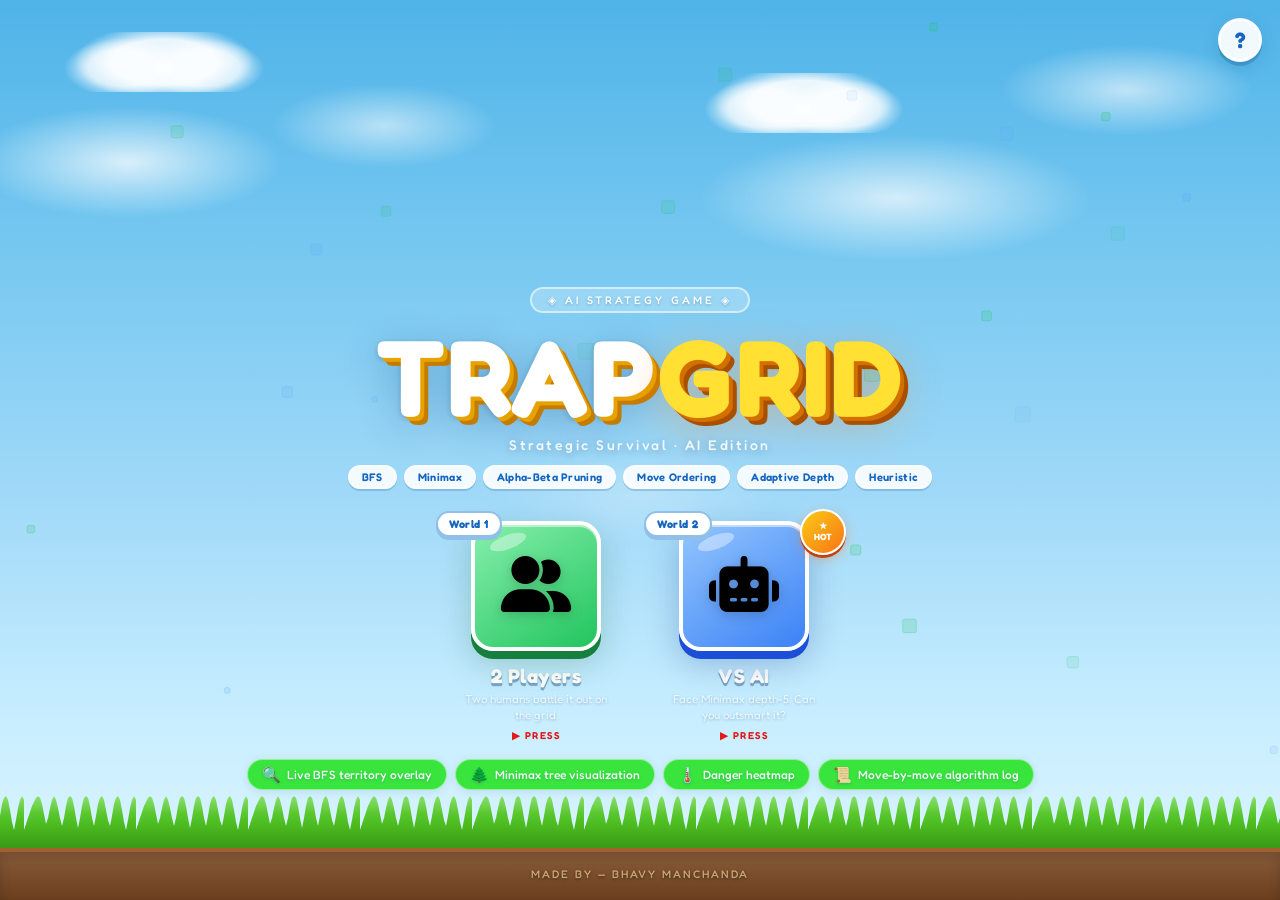
==== commit facb395d: "feat: upgrade AI logic and add dynamic depth for improved decision-making" ====
--- a/index.html
+++ b/index.html
@@ -4,19 +4,27 @@
   <meta charset="UTF-8"/>
   <meta name="viewport" content="width=device-width, initial-scale=1.0"/>
   <title>Trap Grid: Strategic Survival — AI Edition</title>
+
   <link rel="stylesheet" href="css/style.css"/>
   <link rel="stylesheet" href="css/additions.css"/>
+
+  <!-- Fonts -->
   <link rel="preconnect" href="https://fonts.googleapis.com"/>
   <link href="https://fonts.googleapis.com/css2?family=Orbitron:wght@400;700;900&family=JetBrains+Mono:wght@300;400;600&display=swap" rel="stylesheet"/>
   <link href="https://fonts.googleapis.com/css2?family=Fredoka:wght@500;700&display=swap" rel="stylesheet">
   <link href="https://fonts.googleapis.com/css2?family=Bitcount+Grid+Double+Ink:wght@600;700&display=swap" rel="stylesheet">
+
+  <!-- Font Awesome Icons -->
   <link rel="stylesheet" href="https://cdnjs.cloudflare.com/ajax/libs/font-awesome/6.5.2/css/all.min.css">
 </head>
+
 <body>
 
+<!-- WORLD TRANSITION -->
 <div id="transition-overlay" class="transition-overlay">
   <div class="transition-curtain left"></div>
   <div class="transition-curtain right"></div>
+
   <div class="world-badge">
     <div class="wb-icon"><i class="fa-solid fa-globe"></i></div>
     <div class="wb-label">WORLD</div>
@@ -24,29 +32,33 @@
   </div>
 </div>
 
+
 <!-- MENU -->
 <div id="screen-menu" class="screen active">
+
   <div class="cloud-layer"></div>
   <canvas id="menu-particles" class="menu-particles"></canvas>
   <div class="soil-credit"><span>Made by — Bhavy Manchanda</span></div>
-
-  <!-- Floating ? button -->
   <button class="help-btn" id="btn-help-menu" aria-label="How to play">?</button>
-
   <div class="menu-container">
+
     <div class="logo-wrap">
       <div class="logo-badge">◈ AI STRATEGY GAME ◈</div>
       <h1 class="logo-title">TRAP<span class="logo-accent">GRID</span></h1>
       <p class="logo-sub">Strategic Survival · AI Edition</p>
+
       <div class="logo-algo-tags">
         <span class="atag">BFS</span>
         <span class="atag">Minimax</span>
         <span class="atag">Alpha-Beta Pruning</span>
+        <span class="atag">Move Ordering</span>
+        <span class="atag">Adaptive Depth</span>
         <span class="atag">Heuristic</span>
       </div>
     </div>
 
     <div class="mode-cards">
+
       <button class="mode-card" id="btn-pvp">
         <div class="mode-card-tile">
           <div class="mode-card-icon"><i class="fa-solid fa-user-group"></i></div>
@@ -56,6 +68,7 @@
         <div class="mode-desc">Two humans battle it out on the grid.</div>
         <span class="press-prompt">▶ PRESS</span>
       </button>
+
       <button class="mode-card featured" id="btn-pvai">
         <div class="mode-featured-tag">★ HOT</div>
         <div class="mode-card-tile">
@@ -63,10 +76,12 @@
         </div>
         <div class="mode-pill">World 2</div>
         <div class="mode-label">VS AI</div>
-        <div class="mode-desc">Face Minimax. Can you outsmart it?</div>
+        <div class="mode-desc">Face Minimax depth-5. Can you outsmart it?</div>
         <span class="press-prompt">▶ PRESS</span>
       </button>
+
     </div>
+
 
     <div class="menu-features">
       <div class="feat"><span class="feat-icon">🔍</span><span>Live BFS territory overlay</span></div>
@@ -74,171 +89,395 @@
       <div class="feat"><span class="feat-icon">🌡️</span><span>Danger heatmap</span></div>
       <div class="feat"><span class="feat-icon">📜</span><span>Move-by-move algorithm log</span></div>
     </div>
+
   </div>
 </div>
 
-<!-- GAME -->
+
+
+<!-- GAME SCREEN -->
 <div id="screen-game" class="screen">
   <div class="game-root">
 
-    <header class="top-bar">
-      <div class="top-left">
-        <button class="tb-btn" id="btn-back"><i class="fa-solid fa-arrow-left"></i> Menu</button>
-        <button class="tb-btn" id="btn-restart"><i class="fa-solid fa-rotate-right"></i> Restart</button>
-        <div class="turn-counter" id="turn-counter">Turn 0</div>
-      </div>
-
-      <div class="top-title">TRAP<span>GRID</span> <em>AI Edition</em></div>
-
-      <div class="top-right">
-        <!-- ? in game topbar -->
-        <button class="tb-btn help-tb-btn" id="btn-help-game" aria-label="How to play">?</button>
-
-        <button class="tb-btn toggle-btn debug-tool" id="btn-heatmap" title="Toggle Danger Heatmap">
-          <i class="fa-solid fa-temperature-high"></i> Heatmap
-        </button>
-        <button class="tb-btn toggle-btn debug-tool" id="btn-bfs-vis" title="Toggle BFS Territory">
-          <i class="fa-solid fa-magnifying-glass-chart"></i> BFS Zone
-        </button>
-        <button class="tb-btn toggle-btn debug-tool active" id="btn-algo-panel" title="Toggle Algorithm Panel">
-          <i class="fa-solid fa-chart-line"></i> AI Panel
-        </button>
-      </div>
-    </header>
-
-    <div id="ai-progress-bar" class="ai-progress-bar" style="display:none">
-      <div id="ai-progress-fill" class="ai-progress-fill"></div>
-    </div>
-
-    <div class="game-content">
-
-      <aside class="left-panel">
-        <div class="player-card" id="card-p1">
-          <div class="pc-header p1-header">
-            <div class="pc-avatar p1-av">P1</div>
-            <div class="pc-info">
-              <div class="pc-name">Player 1</div>
-              <div class="pc-sub">Green · Starts (0,0)</div>
-            </div>
-            <div class="pc-turn-badge p1-badge" id="badge-p1">ACTIVE</div>
-          </div>
-          <div class="pc-stats">
-            <div class="stat-chip"><span class="sc-label">Moves</span><span class="sc-val" id="p1-moves">0</span></div>
-            <div class="stat-chip debug-only"><span class="sc-label">Territory</span><span class="sc-val p1-color" id="p1-territory">-</span></div>
-            <div class="stat-chip debug-only"><span class="sc-label">Immediate</span><span class="sc-val" id="p1-imm">-</span></div>
-          </div>
-          <div class="mob-row debug-only">
-            <span class="mob-label">BFS Mobility</span>
-            <div class="mob-track"><div class="mob-bar p1-bar" id="p1-mob-bar"></div></div>
-            <span class="mob-pct" id="p1-mob-pct">-</span>
-          </div>
-        </div>
-
-        <div class="player-card" id="card-p2">
-          <div class="pc-header p2-header">
-            <div class="pc-avatar p2-av" id="av-p2">P2</div>
-            <div class="pc-info">
-              <div class="pc-name" id="p2-name">Player 2</div>
-              <div class="pc-sub">Blue · Starts (6,6)</div>
-            </div>
-            <div class="pc-turn-badge p2-badge" id="badge-p2">ACTIVE</div>
-          </div>
-          <div class="pc-stats">
-            <div class="stat-chip"><span class="sc-label">Moves</span><span class="sc-val" id="p2-moves">0</span></div>
-            <div class="stat-chip debug-only"><span class="sc-label">Territory</span><span class="sc-val p2-color" id="p2-territory">-</span></div>
-            <div class="stat-chip debug-only"><span class="sc-label">Immediate</span><span class="sc-val" id="p2-imm">-</span></div>
-          </div>
-          <div class="mob-row debug-only">
-            <span class="mob-label">BFS Mobility</span>
-            <div class="mob-track"><div class="mob-bar p2-bar" id="p2-mob-bar"></div></div>
-            <span class="mob-pct" id="p2-mob-pct">-</span>
-          </div>
-        </div>
-
-        <div class="score-breakdown debug-only" id="score-breakdown">
-          <div class="sb-title"><i class="fa-solid fa-scale-balanced"></i> Heuristic Score</div>
-          <div class="sb-formula">score = territory(AI) − territory(P1) + dist×0.5</div>
-          <div class="sb-rows">
-            <div class="sb-row"><span>AI Territory</span><span class="p2-color" id="sb-ai-terr">-</span></div>
-            <div class="sb-row"><span>P1 Territory</span><span class="p1-color" id="sb-p1-terr">-</span></div>
-            <div class="sb-row"><span>Distance Bonus</span><span id="sb-dist">-</span></div>
-            <div class="sb-row total"><span>Final Score</span><span id="sb-score">-</span></div>
-          </div>
-        </div>
-
-        <div class="move-history">
-          <div class="mh-title"><i class="fa-solid fa-clock-rotate-left"></i> Move History</div>
-          <div class="mh-list" id="move-history-list">
-            <div class="mh-empty">No moves yet</div>
-          </div>
-        </div>
-      </aside>
-
-      <main class="center-area">
-        <div class="board-container">
-          <div class="coord-row" id="coord-cols"></div>
-          <div class="board-with-rows">
-            <div class="coord-col" id="coord-rows"></div>
-            <div class="board-wrap">
-              <div id="board" class="board"></div>
-              <canvas id="overlay-canvas" class="overlay-canvas"></canvas>
-              <div id="ai-thinking" class="ai-thinking-overlay">
-                <div class="ai-think-inner">
-                  <div class="ai-spinner-ring"></div>
-                  <div class="ai-think-text">
-                    <div class="ai-think-title">AI Computing</div>
-                    <div class="ai-think-sub" id="ai-think-detail">Running Minimax depth-3…</div>
-                  </div>
-                </div>
-              </div>
-            </div>
-          </div>
-          <div class="status-bar">
-            <div class="status-dot" id="status-dot"></div>
-            <div class="status-msg" id="status-msg">Select a highlighted cell to move</div>
-          </div>
-        </div>
-      </main>
-
-      <aside class="right-panel hidden-panel" id="algo-panel">
-        <div class="algo-section">
-          <div class="as-title"><i class="fa-solid fa-tree"></i> Minimax Search Tree <span class="as-badge">depth 3</span></div>
-          <div class="as-desc">Each node shows the evaluated score. AI picks the branch maximizing its score.</div>
-          <div class="minimax-tree" id="minimax-tree">
-            <div class="tree-placeholder">Tree appears after AI move</div>
-          </div>
-        </div>
-        <div class="algo-section">
-          <div class="as-title"><i class="fa-solid fa-scissors"></i> Alpha-Beta Pruning</div>
-          <div class="as-desc">Branches pruned when α ≥ β — no need to explore further.</div>
-          <div class="ab-stats">
-            <div class="ab-stat"><span>Nodes Visited</span><span class="ab-val" id="ab-nodes">-</span></div>
-            <div class="ab-stat"><span>Pruned</span><span class="ab-val pruned-color" id="ab-pruned">-</span></div>
-            <div class="ab-stat"><span>Efficiency</span><span class="ab-val good-color" id="ab-eff">-</span></div>
-          </div>
-          <div class="ab-log" id="ab-log">
-            <div class="log-empty">Pruning log appears after AI move</div>
-          </div>
-        </div>
-        <div class="algo-section">
-          <div class="as-title"><i class="fa-solid fa-magnifying-glass"></i> BFS Analysis</div>
-          <div class="as-desc">Breadth-First Search counts reachable cells — the player's "breathing room".</div>
-          <div class="bfs-visual" id="bfs-visual">
-            <div class="bfs-queue-label">BFS Queue (last expansion)</div>
-            <div class="bfs-queue" id="bfs-queue-display"></div>
-            <div class="bfs-steps" id="bfs-steps"></div>
-          </div>
-        </div>
-        <div class="algo-section flex-grow">
-          <div class="as-title"><i class="fa-solid fa-satellite-dish"></i> Algorithm Feed</div>
-          <div class="algo-log" id="algo-log">
-            <div class="log-entry intro">System ready. Make a move to begin analysis.</div>
-          </div>
-        </div>
-      </aside>
-
-    </div>
+<header class="top-bar">
+
+  <div class="top-left">
+    <button class="tb-btn" id="btn-back"><i class="fa-solid fa-arrow-left"></i> Menu</button>
+    <button class="tb-btn" id="btn-restart"><i class="fa-solid fa-rotate-right"></i> Restart</button>
+    <div class="turn-counter" id="turn-counter">Turn 0</div>
   </div>
+
+  <div class="top-title">TRAP<span>GRID</span> <em>AI Edition</em></div>
+
+  <div class="top-right">
+    <button class="tb-btn toggle-btn debug-tool" id="btn-heatmap" title="Toggle Danger Heatmap">
+      <i class="fa-solid fa-temperature-high"></i> Heatmap
+    </button>
+
+    <button class="tb-btn toggle-btn debug-tool" id="btn-bfs-vis" title="Toggle BFS Territory">
+      <i class="fa-solid fa-magnifying-glass-chart"></i> BFS Zone
+    </button>
+
+    <button class="tb-btn toggle-btn debug-tool active" id="btn-algo-panel" title="Toggle Algorithm Panel">
+      <i class="fa-solid fa-chart-line"></i> AI Panel
+    </button>
+  </div>
+
+</header>
+
+
+
+<div id="ai-progress-bar" class="ai-progress-bar" style="display:none">
+  <div id="ai-progress-fill" class="ai-progress-fill"></div>
+</div>
+
+
+
+<div class="game-content">
+
+<!-- LEFT PANEL -->
+<aside class="left-panel">
+
+<div class="player-card" id="card-p1">
+<div class="pc-header p1-header">
+
+<div class="pc-avatar p1-av">P1</div>
+
+<div class="pc-info">
+<div class="pc-name">Player 1</div>
+<div class="pc-sub">Green · Starts (0,0)</div>
+</div>
+
+<div class="pc-turn-badge p1-badge" id="badge-p1">ACTIVE</div>
+
+</div>
+
+
+<div class="pc-stats">
+
+<div class="stat-chip">
+<span class="sc-label">Moves</span>
+<span class="sc-val" id="p1-moves">0</span>
+</div>
+
+<div class="stat-chip debug-only">
+<span class="sc-label">Territory</span>
+<span class="sc-val p1-color" id="p1-territory">-</span>
+</div>
+
+<div class="stat-chip debug-only">
+<span class="sc-label">Immediate</span>
+<span class="sc-val" id="p1-imm">-</span>
+</div>
+
+</div>
+
+
+<div class="mob-row debug-only">
+
+<span class="mob-label">BFS Mobility</span>
+
+<div class="mob-track">
+<div class="mob-bar p1-bar" id="p1-mob-bar"></div>
+</div>
+
+<span class="mob-pct" id="p1-mob-pct">-</span>
+
+</div>
+
+</div>
+
+
+
+<div class="player-card" id="card-p2">
+
+<div class="pc-header p2-header">
+
+<div class="pc-avatar p2-av" id="av-p2">P2</div>
+
+<div class="pc-info">
+<div class="pc-name" id="p2-name">Player 2</div>
+<div class="pc-sub">Blue · Starts (6,6)</div>
+</div>
+
+<div class="pc-turn-badge p2-badge" id="badge-p2">ACTIVE</div>
+
+</div>
+
+
+
+<div class="pc-stats">
+
+<div class="stat-chip">
+<span class="sc-label">Moves</span>
+<span class="sc-val" id="p2-moves">0</span>
+</div>
+
+<div class="stat-chip debug-only">
+<span class="sc-label">Territory</span>
+<span class="sc-val p2-color" id="p2-territory">-</span>
+</div>
+
+<div class="stat-chip debug-only">
+<span class="sc-label">Immediate</span>
+<span class="sc-val" id="p2-imm">-</span>
+</div>
+
+</div>
+
+
+<div class="mob-row debug-only">
+
+<span class="mob-label">BFS Mobility</span>
+
+<div class="mob-track">
+<div class="mob-bar p2-bar" id="p2-mob-bar"></div>
+</div>
+
+<span class="mob-pct" id="p2-mob-pct">-</span>
+
+</div>
+
+</div>
+
+
+
+<div class="score-breakdown debug-only" id="score-breakdown">
+
+<div class="sb-title"><i class="fa-solid fa-scale-balanced"></i> Heuristic Score</div>
+
+<!-- Updated formula to match the upgraded heuristic -->
+<div class="sb-formula">
+  score = territory×2.5 + immediate×3 + dist + center + wall + isolation
+</div>
+
+<div class="sb-rows">
+
+<div class="sb-row">
+<span>AI Territory</span>
+<span class="p2-color" id="sb-ai-terr">-</span>
+</div>
+
+<div class="sb-row">
+<span>P1 Territory</span>
+<span class="p1-color" id="sb-p1-terr">-</span>
+</div>
+
+<div class="sb-row">
+<span>Distance Bonus</span>
+<span id="sb-dist">-</span>
+</div>
+
+<!-- NEW rows for upgraded heuristic components -->
+<div class="sb-row">
+<span>Immediate Moves</span>
+<span id="sb-imm">-</span>
+</div>
+
+<div class="sb-row">
+<span>Center Control</span>
+<span id="sb-center">-</span>
+</div>
+
+<div class="sb-row">
+<span>Wall Safety</span>
+<span id="sb-wall">-</span>
+</div>
+
+<div class="sb-row total">
+<span>Final Score</span>
+<span id="sb-score">-</span>
+</div>
+
+</div>
+
+</div>
+
+
+
+<div class="move-history">
+
+<div class="mh-title">
+<i class="fa-solid fa-clock-rotate-left"></i>
+Move History
+</div>
+
+<div class="mh-list" id="move-history-list">
+<div class="mh-empty">No moves yet</div>
+</div>
+
+</div>
+
+</aside>
+
+
+
+<!-- CENTER BOARD -->
+<main class="center-area">
+
+<div class="board-container">
+
+<div class="coord-row" id="coord-cols"></div>
+
+<div class="board-with-rows">
+
+<div class="coord-col" id="coord-rows"></div>
+
+<div class="board-wrap">
+
+<div id="board" class="board"></div>
+
+<canvas id="overlay-canvas" class="overlay-canvas"></canvas>
+
+<div id="ai-thinking" class="ai-thinking-overlay">
+
+<div class="ai-think-inner">
+
+<div class="ai-spinner-ring"></div>
+
+<div class="ai-think-text">
+<div class="ai-think-title">AI Computing</div>
+<div class="ai-think-sub" id="ai-think-detail">Running Minimax depth-5 + Alpha-Beta + Move Ordering…</div>
+</div>
+
+</div>
+
+</div>
+
+</div>
+
+</div>
+
+
+
+<div class="status-bar">
+
+<div class="status-dot" id="status-dot"></div>
+
+<div class="status-msg" id="status-msg">
+Select a highlighted cell to move
+</div>
+
+</div>
+
+</div>
+
+</main>
+
+
+
+<!-- RIGHT PANEL -->
+<aside class="right-panel hidden-panel" id="algo-panel">
+
+<div class="algo-section">
+
+<div class="as-title">
+<i class="fa-solid fa-tree"></i>
+Minimax Search Tree
+<!-- Badge updates in real-time via JS after each AI move -->
+<span class="as-badge" id="mm-depth-badge">depth 5 (adaptive)</span>
+</div>
+
+<div class="as-desc">
+Moves are pre-sorted by BFS score before searching — maximising α-β pruning efficiency. Depth scales up to 8 in endgame positions.
+</div>
+
+<div class="minimax-tree" id="minimax-tree">
+<div class="tree-placeholder">Tree appears after AI move</div>
+</div>
+
+</div>
+
+
+
+<div class="algo-section">
+
+<div class="as-title">
+<i class="fa-solid fa-scissors"></i>
+Alpha-Beta Pruning
+</div>
+
+<div class="as-desc">
+Branches pruned when α ≥ β. Move ordering ensures the best branches are searched first, maximising cuts.
+</div>
+
+<!-- Depth used this turn -->
+<div class="ab-stats">
+
+<div class="ab-stat">
+<span>Search Depth</span>
+<span class="ab-val" id="ab-depth">-</span>
+</div>
+
+<div class="ab-stat">
+<span>Nodes Visited</span>
+<span class="ab-val" id="ab-nodes">-</span>
+</div>
+
+<div class="ab-stat">
+<span>Pruned</span>
+<span class="ab-val pruned-color" id="ab-pruned">-</span>
+</div>
+
+<div class="ab-stat">
+<span>Efficiency</span>
+<span class="ab-val good-color" id="ab-eff">-</span>
+</div>
+
+</div>
+
+<div class="ab-log" id="ab-log">
+<div class="log-empty">Pruning log appears after AI move</div>
+</div>
+
+</div>
+
+
+
+<div class="algo-section">
+
+<div class="as-title">
+<i class="fa-solid fa-magnifying-glass"></i>
+BFS Analysis
+</div>
+
+<div class="as-desc">
+Breadth-First Search counts reachable cells — the player's "breathing room".
+</div>
+
+<div class="bfs-visual" id="bfs-visual">
+
+<div class="bfs-queue-label">BFS Queue (last expansion)</div>
+
+<div class="bfs-queue" id="bfs-queue-display"></div>
+
+<div class="bfs-steps" id="bfs-steps"></div>
+
+</div>
+
+</div>
+
+
+
+<div class="algo-section flex-grow">
+
+<div class="as-title">
+<i class="fa-solid fa-satellite-dish"></i>
+Algorithm Feed
+</div>
+
+<div class="algo-log" id="algo-log">
+<div class="log-entry intro">
+System ready. Make a move to begin analysis.
+</div>
+</div>
+
+</div>
+
+</aside>
+
+</div>
+</div>
 </div>
 
 
@@ -377,24 +616,70 @@
 
 <!-- WIN POPUP -->
 <div id="win-popup" class="popup-overlay hidden">
-  <div class="popup-box">
-    <div class="popup-confetti" id="popup-confetti"></div>
-    <div class="popup-trophy" id="popup-trophy"><i class="fa-solid fa-trophy"></i></div>
-    <div class="popup-winner" id="popup-winner">Player 1 Wins!</div>
-    <div class="popup-reason" id="popup-reason">Opponent has no valid moves.</div>
-    <div class="popup-stats-grid">
-      <div class="psg-item"><div class="psg-label">P1 Moves</div><div class="psg-val" id="ps-p1m">-</div></div>
-      <div class="psg-item"><div class="psg-label" id="ps-p2-label">P2 Moves</div><div class="psg-val" id="ps-p2m">-</div></div>
-      <div class="psg-item"><div class="psg-label">Cells Blocked</div><div class="psg-val" id="ps-blocked">-</div></div>
-      <div class="psg-item"><div class="psg-label">Total Turns</div><div class="psg-val" id="ps-turns">-</div></div>
-    </div>
-    <div class="popup-actions">
-      <button class="pop-btn primary" id="popup-restart"><i class="fa-solid fa-play"></i> Play Again</button>
-      <button class="pop-btn secondary" id="popup-menu"><i class="fa-solid fa-house"></i> Main Menu</button>
-    </div>
-  </div>
-</div>
-
+
+<div class="popup-box">
+
+<div class="popup-confetti" id="popup-confetti"></div>
+
+<div class="popup-trophy" id="popup-trophy">
+<i class="fa-solid fa-trophy"></i>
+</div>
+
+<div class="popup-winner" id="popup-winner">
+Player 1 Wins!
+</div>
+
+<div class="popup-reason" id="popup-reason">
+Opponent has no valid moves.
+</div>
+
+
+
+<div class="popup-stats-grid">
+
+<div class="psg-item">
+<div class="psg-label">P1 Moves</div>
+<div class="psg-val" id="ps-p1m">-</div>
+</div>
+
+<div class="psg-item">
+<div class="psg-label" id="ps-p2-label">P2 Moves</div>
+<div class="psg-val" id="ps-p2m">-</div>
+</div>
+
+<div class="psg-item">
+<div class="psg-label">Cells Blocked</div>
+<div class="psg-val" id="ps-blocked">-</div>
+</div>
+
+<div class="psg-item">
+<div class="psg-label">Total Turns</div>
+<div class="psg-val" id="ps-turns">-</div>
+</div>
+
+</div>
+
+
+
+<div class="popup-actions">
+
+<button class="pop-btn primary" id="popup-restart">
+<i class="fa-solid fa-play"></i> Play Again
+</button>
+
+<button class="pop-btn secondary" id="popup-menu">
+<i class="fa-solid fa-house"></i> Main Menu
+</button>
+
+</div>
+
+</div>
+
+</div>
+
+
+
+<!-- SCRIPTS -->
 <script src="js/bfs.js"></script>
 <script src="js/minimax.js"></script>
 <script src="js/game.js"></script>
@@ -402,5 +687,6 @@
 <script src="js/ui.js"></script>
 <script src="js/transition.js"></script>
 <script src="js/main.js"></script>
+
 </body>
 </html>
--- a/css/style.css
+++ b/css/style.css
@@ -760,9 +760,6 @@
 .mh-dot.p2 { background: var(--p2); }
 .mh-text  { font-size: 10px; color: var(--text-dim); flex: 1; }
 .mh-score { font-size: 9px; color: var(--text-muted); }
-/* ============================= */
-/* CENTER AREA */
-/* ============================= */
 
 .center-area {
   flex: 1;
@@ -773,7 +770,6 @@
   min-width: 0;
 }
 
-/* Main container */
 .board-container {
   display: flex;
   flex-direction: column;
@@ -781,18 +777,14 @@
   gap: 6px;
 }
 
-/* ============================= */
-/* TOP COORDINATES (A–G) */
-/* ============================= */
 
 .coord-row {
   display: grid;
   grid-template-columns: repeat(7, 1fr);
   width: min(54vmin, 448px);
-  padding-left: 0;   /* ❌ removed offset */
-}
-
-/* Individual label */
+  padding-left: 0;
+}
+
 .coord-row .coord-label {
   display: flex;
   align-items: center;
@@ -801,9 +793,6 @@
   height: 22px;
 }
 
-/* ============================= */
-/* LEFT COORDINATES (1–7) */
-/* ============================= */
 
 .board-with-rows {
   display: flex;
@@ -825,9 +814,6 @@
   font-size: clamp(10px, 1.6vmin, 14px);
 }
 
-/* ============================= */
-/* BOARD */
-/* ============================= */
 
 .board-wrap {
   position: relative;
@@ -839,7 +825,7 @@
   grid-template-rows: repeat(7, 1fr);
   gap: 4px;
 
-  padding: 8px; /* reduced for perfect alignment */
+  padding: 8px;
   width: min(54vmin, 448px);
   height: min(54vmin, 448px);
 
@@ -850,7 +836,6 @@
   backdrop-filter: blur(8px);
 }
 
-/* Canvas must match board padding */
 .overlay-canvas {
   position: absolute;
   top: 8px;
@@ -1481,8 +1466,8 @@
 @media (max-width: 700px) {
 
   .mode-cards {
-    flex-direction: row;     /* keep cards side by side */
-    flex-wrap: nowrap;       /* prevent stacking */
+    flex-direction: row;
+    flex-wrap: nowrap;
     justify-content: center;
   }
 
@@ -1507,7 +1492,7 @@
   }
 
   .mode-card {
-    width: 45vw;     /* responsive width */
+    width: 45vw;
     max-width: 160px;
   }
 
@@ -1516,7 +1501,7 @@
 @media (max-width: 700px) {
 
   .mode-cards {
-    margin-bottom: 28px;   /* space before feature tags */
+    margin-bottom: 28px;
   }
 
 }
@@ -1552,11 +1537,7 @@
 
 
 
-/* ══════════════════════════════════════
-   HELP BUTTON
-══════════════════════════════════════ */
-
-/* Floating ? button on menu screen */
+
 .help-btn {
   position: absolute;
   top: 18px;
@@ -1595,7 +1576,6 @@
   box-shadow: 0 2px 0 rgba(0,60,120,0.22);
 }
 
-/* ? button in game top-bar */
 .help-tb-btn {
   font-family: var(--font-d) !important;
   font-size: 14px !important;
@@ -1619,9 +1599,6 @@
   transform: scale(1.1) !important;
 }
 
-/* ══════════════════════════════════════
-   HELP POPUP OVERLAY
-══════════════════════════════════════ */
 .help-overlay {
   position: fixed;
   inset: 0;
@@ -1642,7 +1619,6 @@
   to   { opacity: 1; }
 }
 
-/* ── The box ── */
 .help-box {
   position: relative;
   background: linear-gradient(160deg, #ffffff 0%, #eef7ff 100%);
@@ -1659,7 +1635,6 @@
   animation: helpBoxPop .35s cubic-bezier(.34,1.56,.64,1);
 }
 
-/* Rainbow top strip */
 .help-box::before {
   content: '';
   position: absolute;
@@ -1675,7 +1650,6 @@
   to   { transform: scale(1)    translateY(0);    opacity: 1; }
 }
 
-/* Close button */
 .help-close {
   position: absolute;
   top: 14px; right: 14px;
@@ -1700,7 +1674,6 @@
   transform: scale(1.1);
 }
 
-/* ── Header ── */
 .help-header {
   display: flex;
   align-items: center;
@@ -1708,7 +1681,7 @@
   padding: 22px 22px 16px;
   border-bottom: 2px solid var(--border);
   flex-shrink: 0;
-  margin-top: 7px; /* clear rainbow strip */
+  margin-top: 7px;
 }
 
 .help-header-icon {
@@ -1738,7 +1711,6 @@
   margin-top: 4px;
 }
 
-/* ── Body (scrollable) ── */
 .help-body {
   overflow-y: auto;
   padding: 18px 22px 22px;
@@ -1747,7 +1719,6 @@
   gap: 20px;
 }
 
-/* ── Sections ── */
 .help-section {
   display: flex;
   flex-direction: column;
@@ -1781,7 +1752,6 @@
   font-weight: 700;
 }
 
-/* ── Steps ── */
 .help-steps {
   display: flex;
   flex-direction: column;
@@ -1824,7 +1794,6 @@
 
 .help-step-text strong { color: var(--text); font-weight: 700; }
 
-/* ── Keyboard keys ── */
 .help-keys {
   display: flex;
   flex-direction: column;
@@ -1859,7 +1828,6 @@
   color: var(--text-dim);
 }
 
-/* ── Mode cards ── */
 .help-modes {
   display: flex;
   flex-direction: column;
@@ -1906,7 +1874,6 @@
   line-height: 1.5;
 }
 
-/* ── Algorithm pills ── */
 .help-algos {
   display: flex;
   flex-direction: column;
@@ -1943,7 +1910,6 @@
   line-height: 1.55;
 }
 
-/* ── Tips list ── */
 .help-tips {
   list-style: none;
   display: flex;
@@ -1976,9 +1942,6 @@
 
 .help-tips li strong { color: var(--text); font-weight: 700; }
 
-/* ══════════════════════════════════════
-   HELP RESPONSIVE
-══════════════════════════════════════ */
 @media (max-width: 700px) {
   .help-btn { top: 12px; right: 12px; width: 36px; height: 36px; font-size: 18px; }
 
@@ -2011,9 +1974,6 @@
   .help-algo-tag  { min-width: 0; width: fit-content; }
 }
 
-/* ══════════════════════════════════════
-   HELP BUTTON — floating on menu
-══════════════════════════════════════ */
 .help-btn {
   position: absolute;
   top: 18px;
@@ -2045,7 +2005,6 @@
   box-shadow: 0 2px 0 rgba(0,60,120,0.22);
 }
 
-/* ? in game top-bar */
 .help-tb-btn {
   font-family: var(--font-d) !important;
   font-size: 15px !important;
@@ -2065,9 +2024,6 @@
   transform: scale(1.1) !important;
 }
 
-/* ══════════════════════════════════════
-   HELP POPUP OVERLAY
-══════════════════════════════════════ */
 .help-overlay {
   position: fixed;
   inset: 0;
@@ -2087,7 +2043,6 @@
   to   { opacity: 1; }
 }
 
-/* ── The box ── */
 .help-box {
   position: relative;
   background: linear-gradient(160deg, #ffffff 0%, #eef7ff 100%);
@@ -2101,7 +2056,6 @@
   box-shadow: 0 8px 0 #6aaad8, 0 20px 60px rgba(0,40,100,0.28);
   animation: helpBoxPop .35s cubic-bezier(.34,1.56,.64,1);
 }
-/* Rainbow top strip */
 .help-box::before {
   content: '';
   position: absolute;
@@ -2116,7 +2070,6 @@
   to   { transform: scale(1)    translateY(0);    opacity: 1; }
 }
 
-/* Close button */
 .help-close {
   position: absolute;
   top: 14px; right: 14px;
@@ -2141,7 +2094,6 @@
   transform: scale(1.1);
 }
 
-/* ── Header ── */
 .help-header {
   display: flex;
   align-items: center;
@@ -2175,7 +2127,6 @@
   margin-top: 4px;
 }
 
-/* ── Scrollable body ── */
 .help-body {
   overflow-y: auto;
   padding: 18px 22px 24px;
@@ -2184,7 +2135,6 @@
   gap: 20px;
 }
 
-/* ── Sections ── */
 .help-section {
   display: flex;
   flex-direction: column;
@@ -2209,7 +2159,6 @@
 }
 .help-text strong { color: var(--text); font-weight: 700; }
 
-/* ── Steps ── */
 .help-steps { display: flex; flex-direction: column; gap: 8px; }
 .help-step {
   display: flex;
@@ -2241,7 +2190,6 @@
 }
 .help-step-text strong { color: var(--text); font-weight: 700; }
 
-/* ── Key chips ── */
 .help-keys { display: flex; flex-direction: column; gap: 8px; }
 .help-key-row { display: flex; align-items: center; gap: 12px; }
 .help-key {
@@ -2265,7 +2213,6 @@
   color: var(--text-dim);
 }
 
-/* ── Mode cards ── */
 .help-modes { display: flex; flex-direction: column; gap: 9px; }
 .help-mode-card {
   display: flex;
@@ -2281,7 +2228,6 @@
 .help-mode-name { font-family: var(--font-d); font-size: 14px; font-weight: 700; color: var(--text); margin-bottom: 3px; }
 .help-mode-desc { font-family: var(--font-d); font-size: 11.5px; color: var(--text-dim); line-height: 1.5; }
 
-/* ── Algorithm pills ── */
 .help-algos { display: flex; flex-direction: column; gap: 9px; }
 .help-algo-item { display: flex; align-items: flex-start; gap: 10px; }
 .help-algo-tag {
@@ -2302,7 +2248,6 @@
 }
 .help-algo-desc { font-family: var(--font-d); font-size: 12px; color: var(--text-dim); line-height: 1.55; }
 
-/* ── Tips ── */
 .help-tips { list-style: none; padding: 0; display: flex; flex-direction: column; gap: 7px; }
 .help-tips li {
   font-family: var(--font-d);
@@ -2325,9 +2270,6 @@
 }
 .help-tips li strong { color: var(--text); font-weight: 700; }
 
-/* ══════════════════════════════════════
-   HELP RESPONSIVE
-══════════════════════════════════════ */
 @media (max-width: 700px) {
   .help-btn { top: 12px; right: 12px; width: 38px; height: 38px; font-size: 19px; }
   .help-box { max-height: 92vh; border-radius: var(--radius-lg); }
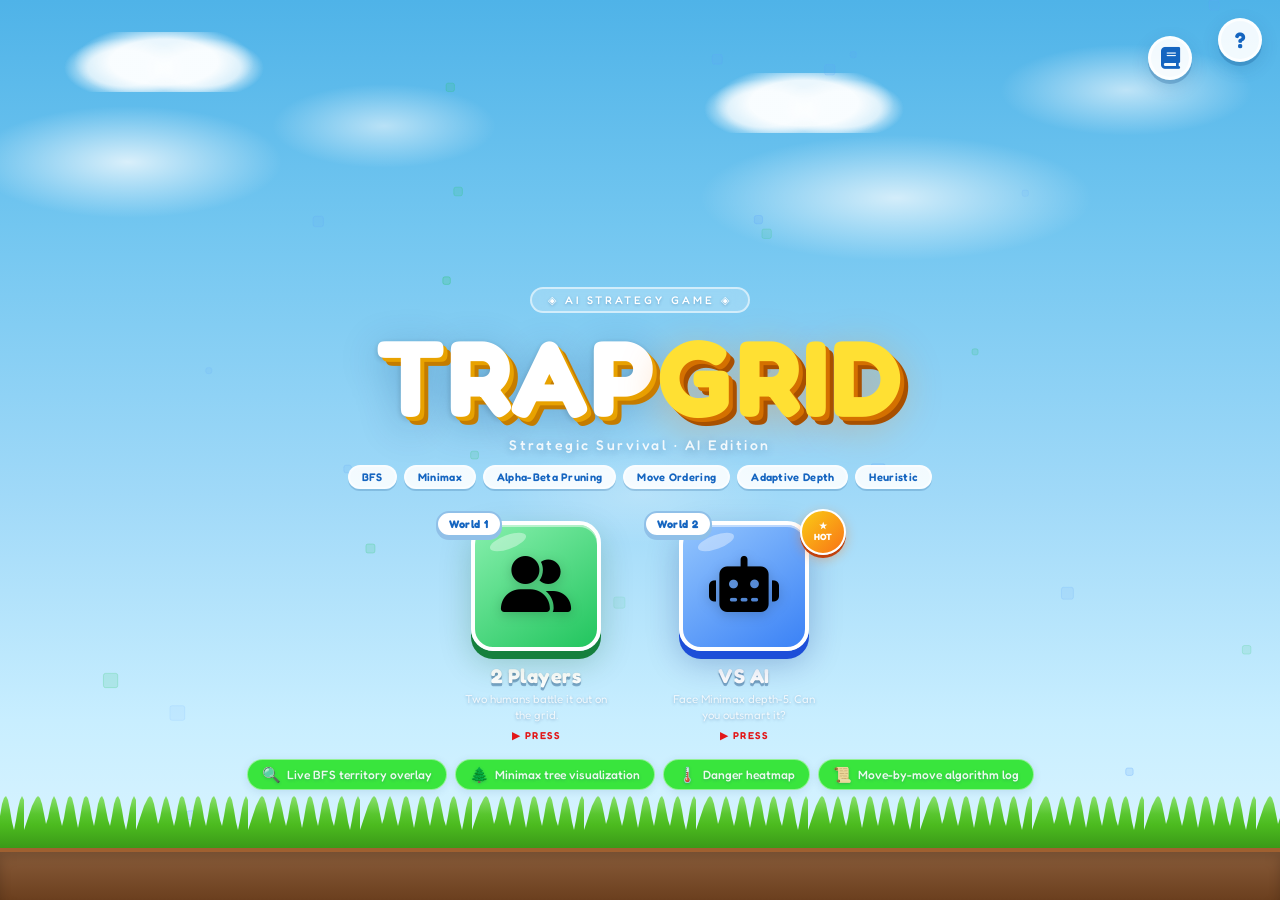
==== commit a150fdca: "feat: add theory page" ====
--- a/index.html
+++ b/index.html
@@ -8,19 +8,16 @@
   <link rel="stylesheet" href="css/style.css"/>
   <link rel="stylesheet" href="css/additions.css"/>
 
-  <!-- Fonts -->
   <link rel="preconnect" href="https://fonts.googleapis.com"/>
   <link href="https://fonts.googleapis.com/css2?family=Orbitron:wght@400;700;900&family=JetBrains+Mono:wght@300;400;600&display=swap" rel="stylesheet"/>
   <link href="https://fonts.googleapis.com/css2?family=Fredoka:wght@500;700&display=swap" rel="stylesheet">
   <link href="https://fonts.googleapis.com/css2?family=Bitcount+Grid+Double+Ink:wght@600;700&display=swap" rel="stylesheet">
 
-  <!-- Font Awesome Icons -->
   <link rel="stylesheet" href="https://cdnjs.cloudflare.com/ajax/libs/font-awesome/6.5.2/css/all.min.css">
 </head>
 
 <body>
 
-<!-- WORLD TRANSITION -->
 <div id="transition-overlay" class="transition-overlay">
   <div class="transition-curtain left"></div>
   <div class="transition-curtain right"></div>
@@ -33,13 +30,19 @@
 </div>
 
 
-<!-- MENU -->
 <div id="screen-menu" class="screen active">
 
   <div class="cloud-layer"></div>
   <canvas id="menu-particles" class="menu-particles"></canvas>
-  <div class="soil-credit"><span>Made by — Bhavy Manchanda</span></div>
+  <div class="button-container">
   <button class="help-btn" id="btn-help-menu" aria-label="How to play">?</button>
+  
+  <a href="/theory" class="theory-link">
+    <button class="theory-btn help-btn" id="btn-help-menu" aria-label="Theory">
+      <i class="fa-solid fa-book"></i>
+    </button>
+  </a>
+</div>
   <div class="menu-container">
 
     <div class="logo-wrap">
@@ -95,7 +98,6 @@
 
 
 
-<!-- GAME SCREEN -->
 <div id="screen-game" class="screen">
   <div class="game-root">
 
@@ -135,7 +137,6 @@
 
 <div class="game-content">
 
-<!-- LEFT PANEL -->
 <aside class="left-panel">
 
 <div class="player-card" id="card-p1">
@@ -246,7 +247,6 @@
 
 <div class="sb-title"><i class="fa-solid fa-scale-balanced"></i> Heuristic Score</div>
 
-<!-- Updated formula to match the upgraded heuristic -->
 <div class="sb-formula">
   score = territory×2.5 + immediate×3 + dist + center + wall + isolation
 </div>
@@ -268,7 +268,6 @@
 <span id="sb-dist">-</span>
 </div>
 
-<!-- NEW rows for upgraded heuristic components -->
 <div class="sb-row">
 <span>Immediate Moves</span>
 <span id="sb-imm">-</span>
@@ -312,7 +311,6 @@
 
 
 
-<!-- CENTER BOARD -->
 <main class="center-area">
 
 <div class="board-container">
@@ -366,7 +364,6 @@
 
 
 
-<!-- RIGHT PANEL -->
 <aside class="right-panel hidden-panel" id="algo-panel">
 
 <div class="algo-section">
@@ -374,7 +371,6 @@
 <div class="as-title">
 <i class="fa-solid fa-tree"></i>
 Minimax Search Tree
-<!-- Badge updates in real-time via JS after each AI move -->
 <span class="as-badge" id="mm-depth-badge">depth 5 (adaptive)</span>
 </div>
 
@@ -401,7 +397,6 @@
 Branches pruned when α ≥ β. Move ordering ensures the best branches are searched first, maximising cuts.
 </div>
 
-<!-- Depth used this turn -->
 <div class="ab-stats">
 
 <div class="ab-stat">
@@ -481,9 +476,6 @@
 </div>
 
 
-<!-- ══════════════════════════════════════
-     HELP POPUP
-══════════════════════════════════════ -->
 <div id="help-popup" class="help-overlay hidden">
   <div class="help-box">
 
@@ -614,7 +606,6 @@
 </div>
 
 
-<!-- WIN POPUP -->
 <div id="win-popup" class="popup-overlay hidden">
 
 <div class="popup-box">
@@ -679,7 +670,6 @@
 
 
 
-<!-- SCRIPTS -->
 <script src="js/bfs.js"></script>
 <script src="js/minimax.js"></script>
 <script src="js/game.js"></script>
--- a/css/style.css
+++ b/css/style.css
@@ -1539,7 +1539,10 @@
 
 
 .help-btn {
-  position: absolute;
+  position: relative; /* Change from absolute to relative */
+  display: inline-flex;
+  align-items: center;
+  justify-content: center;
   top: 18px;
   right: 18px;
   z-index: 10;
@@ -2296,4 +2299,19 @@
   .help-key  { min-width: 62px; font-size: 10px; padding: 3px 8px; }
   .help-algo-item { flex-direction: column; gap: 4px; }
   .help-algo-tag  { min-width: 0; width: fit-content; }
-}+}
+
+.theory-link {
+  position: absolute;
+  top: 18px;
+  right: 70px; 
+  text-decoration: none;
+}
+.button-container {
+  display: flex;       /* Activates Flexbox */
+  align-items: center; /* Vertically centers the buttons if they have different heights */
+  gap: 10px;           /* Adds a nice 10px gap between them */
+}
+
+
+
